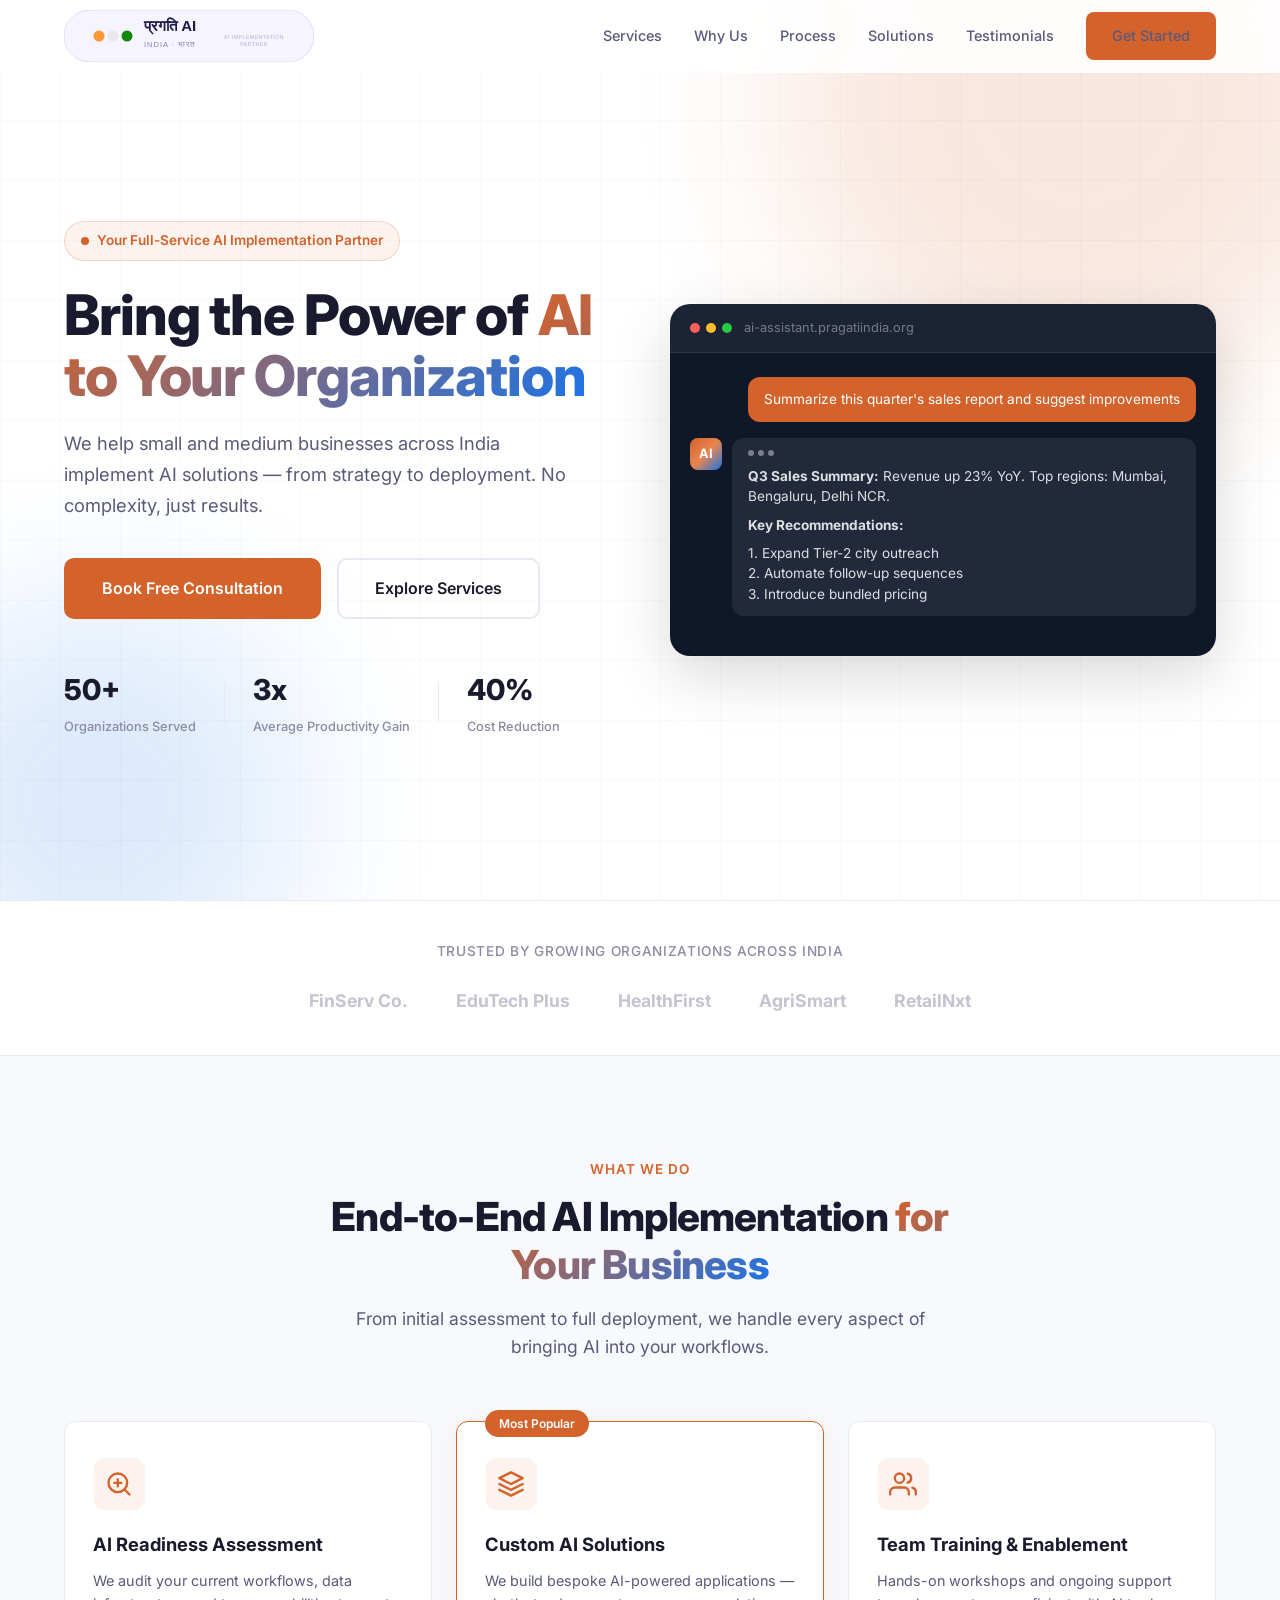
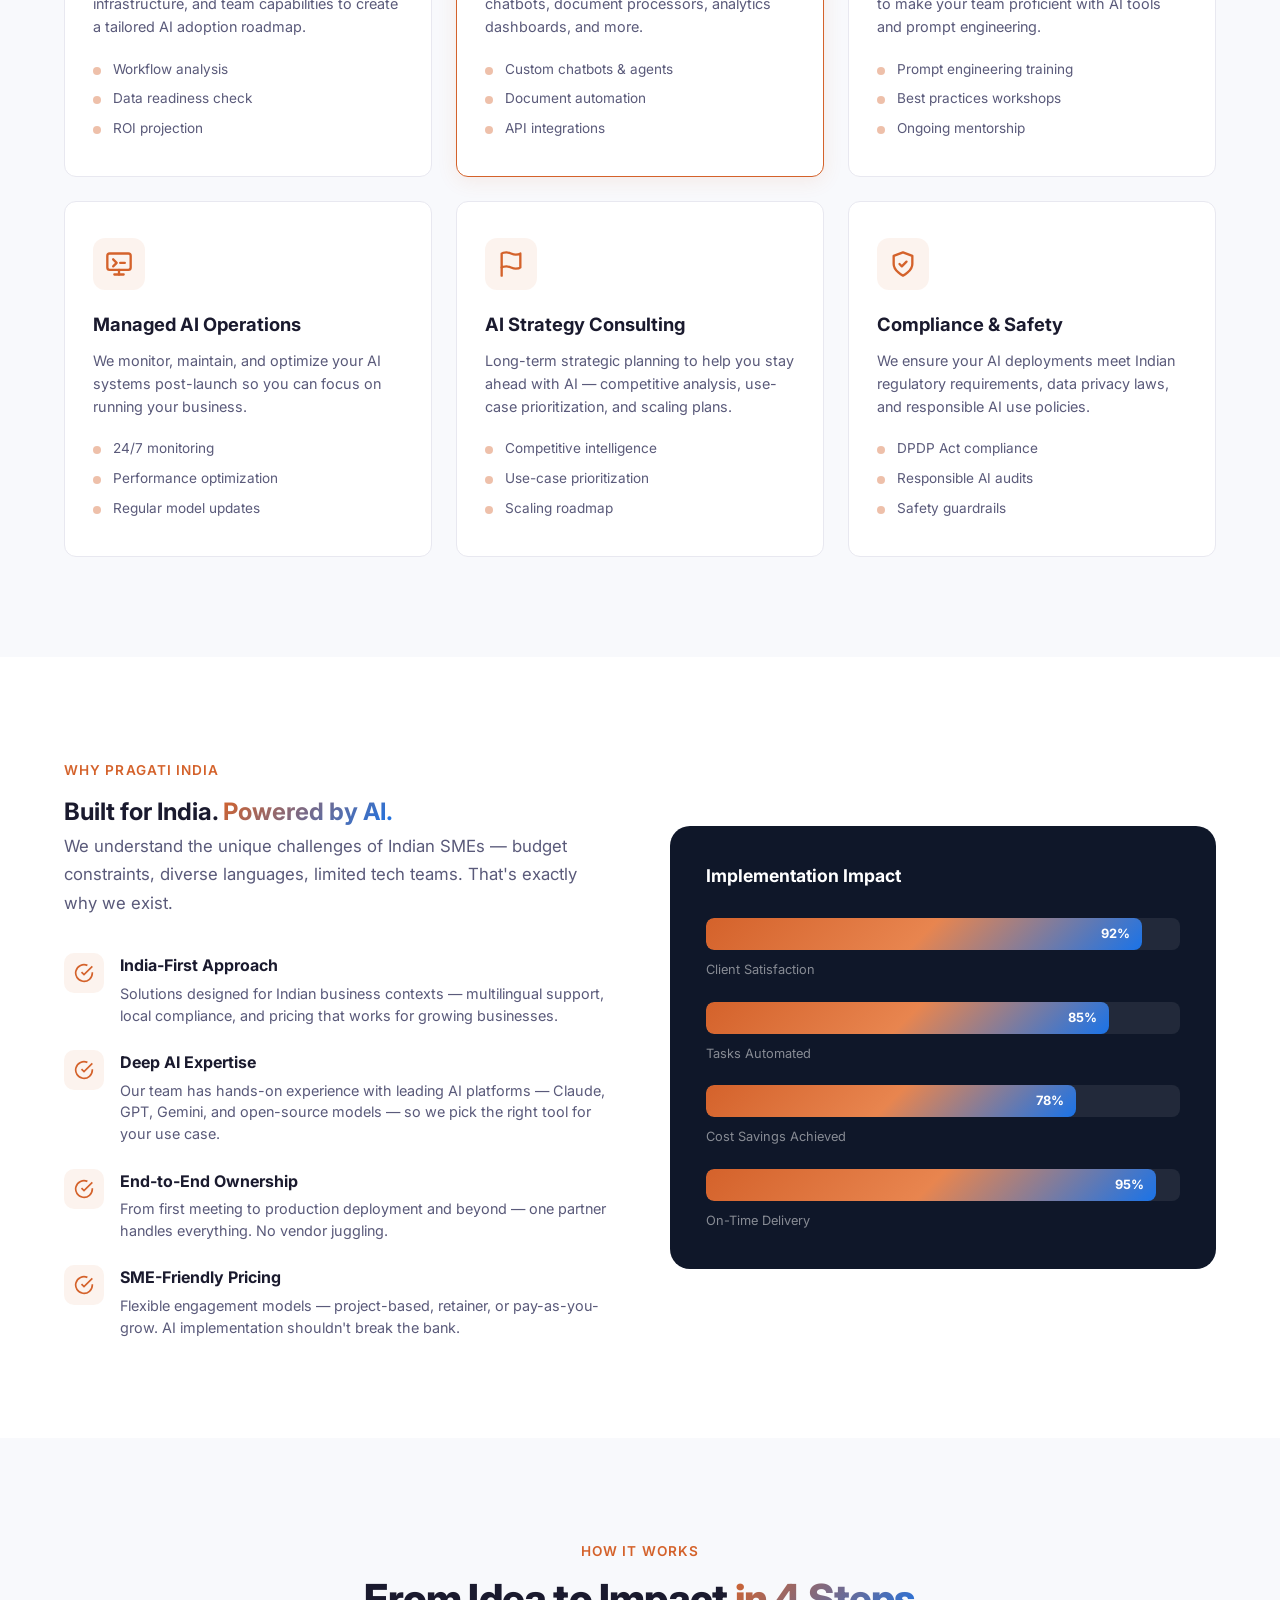
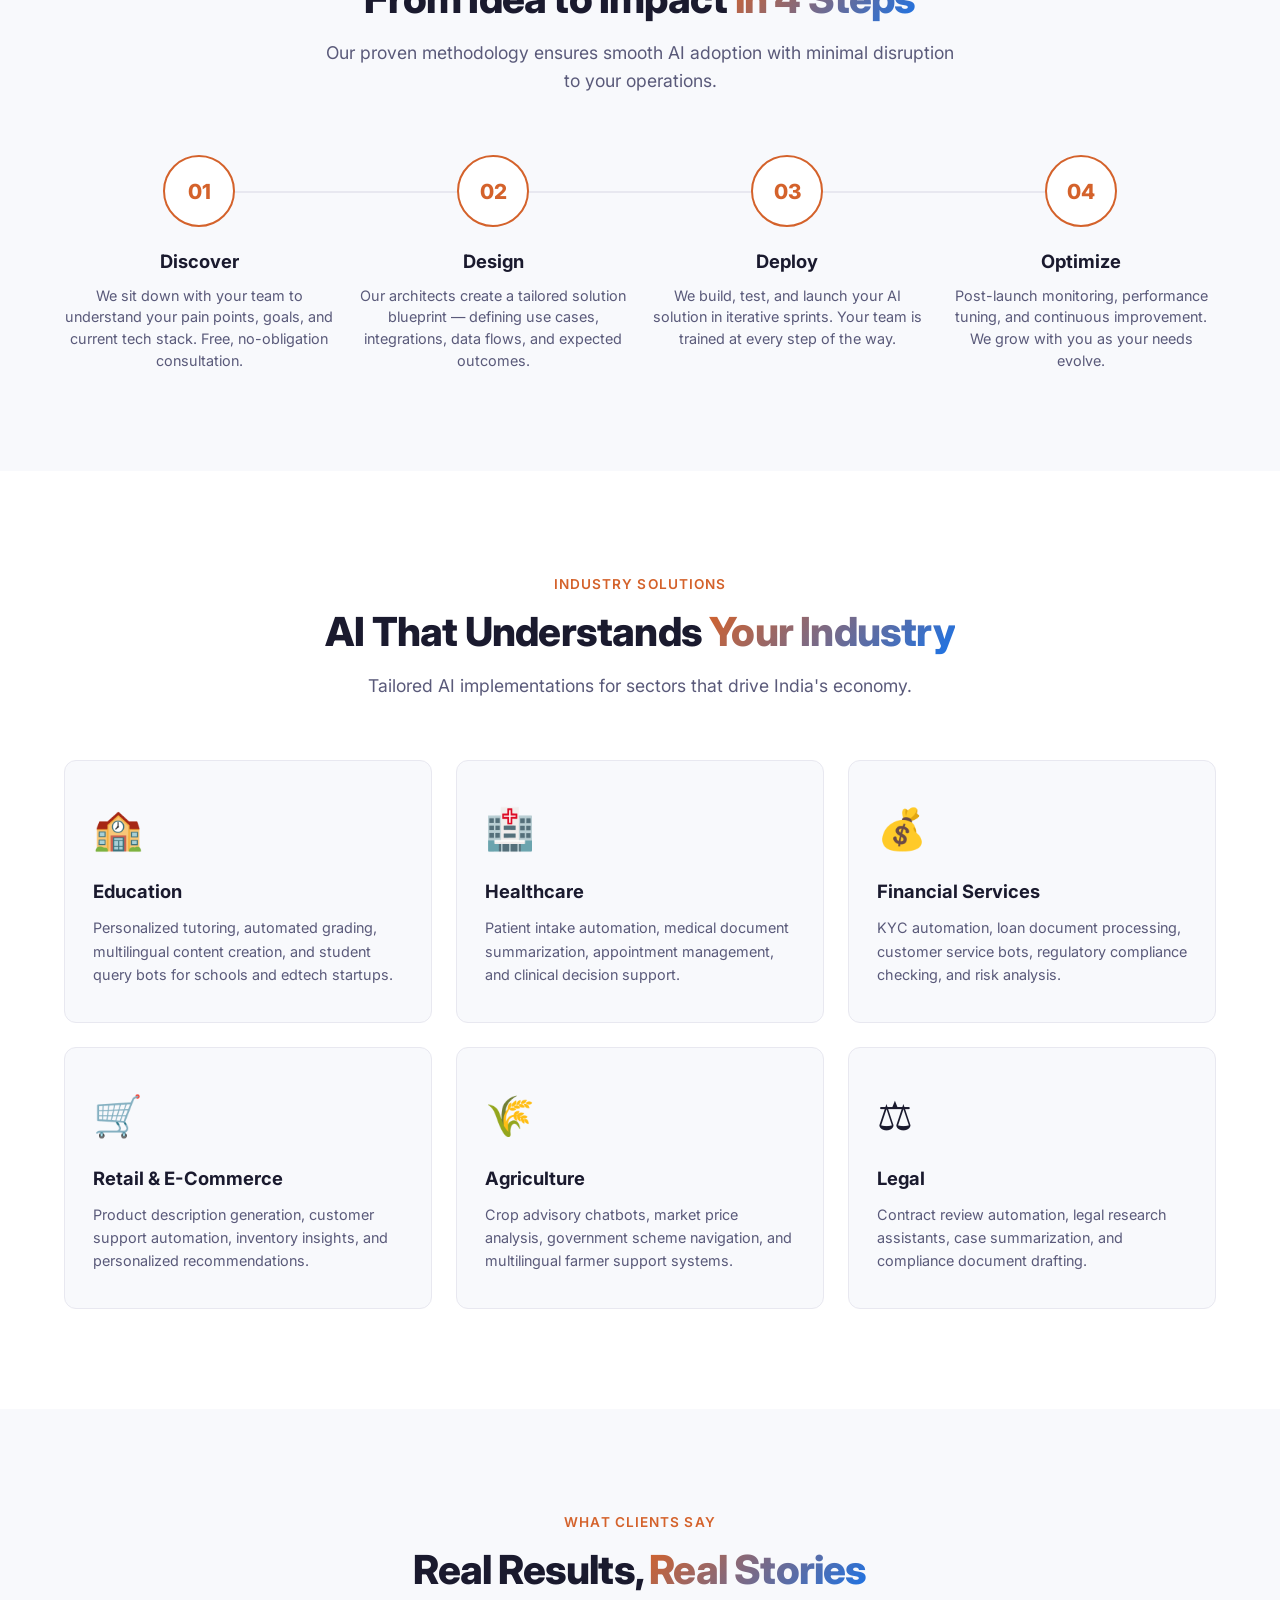
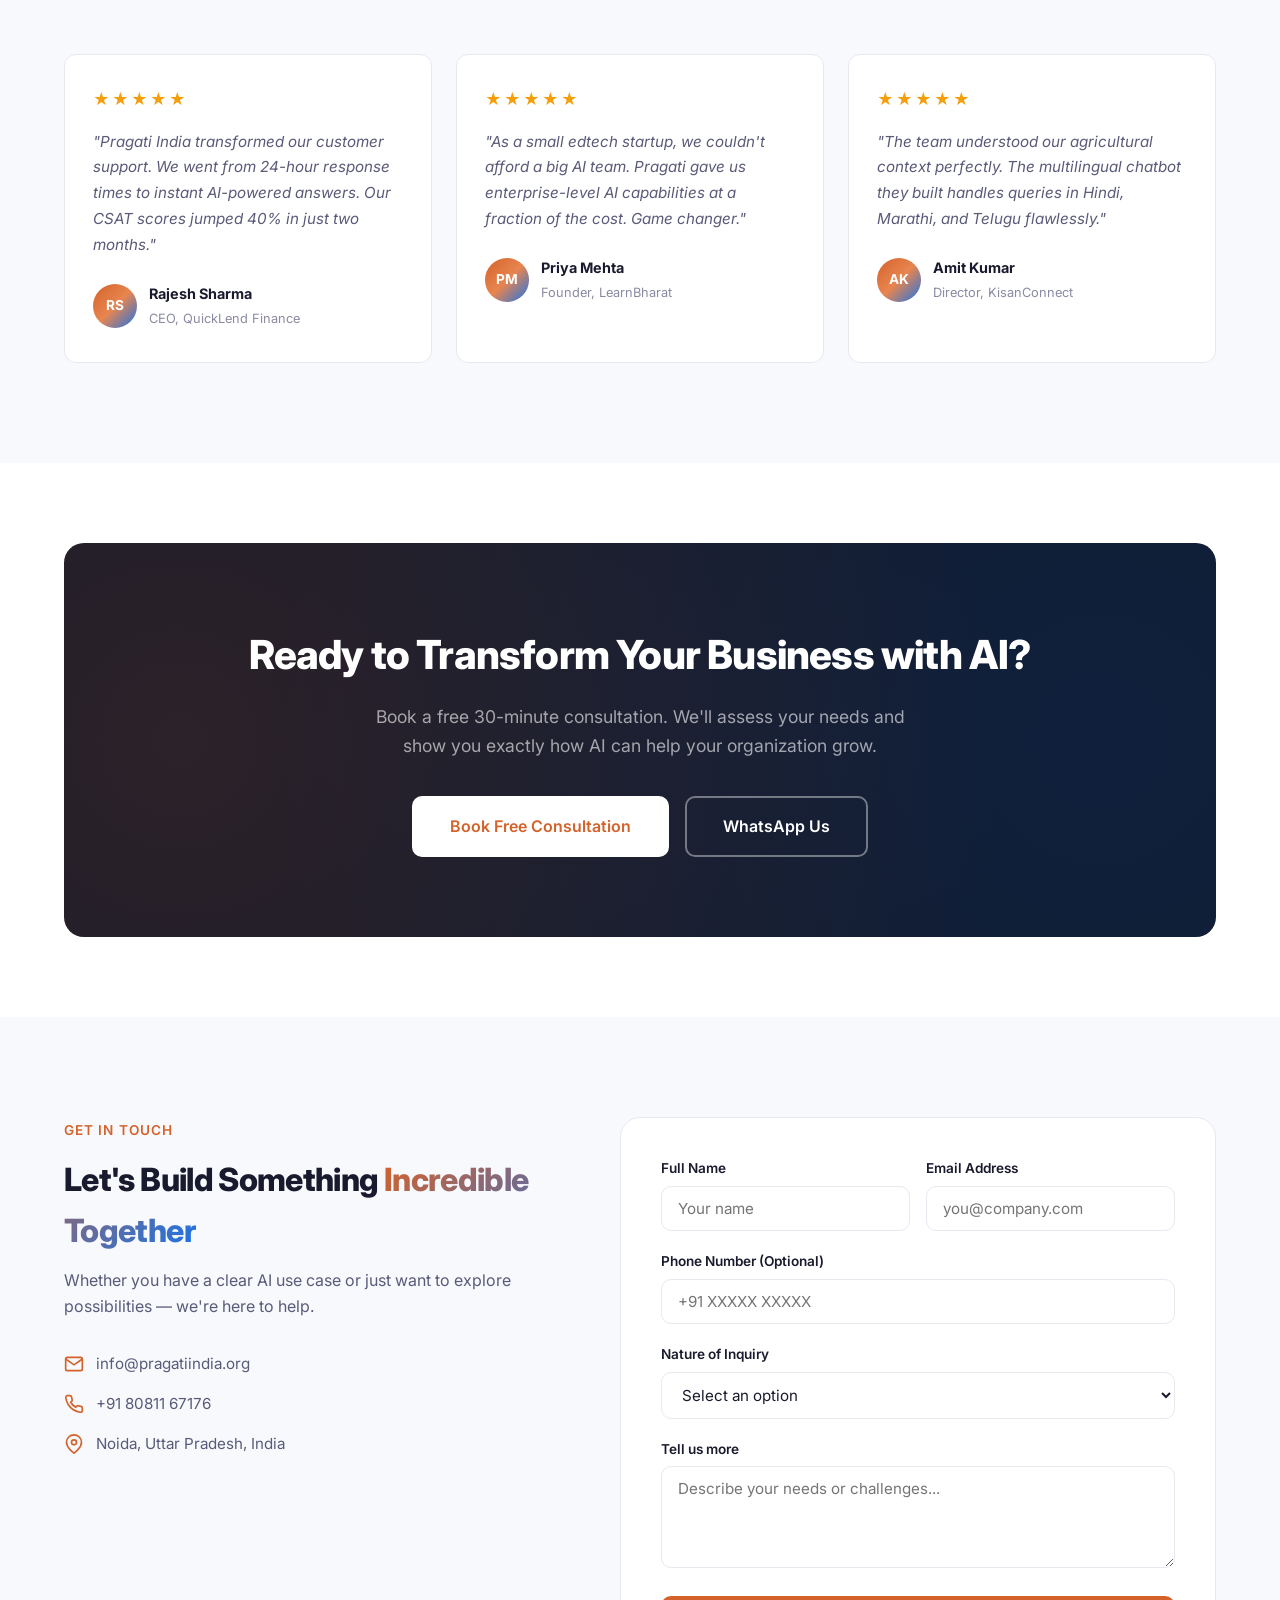
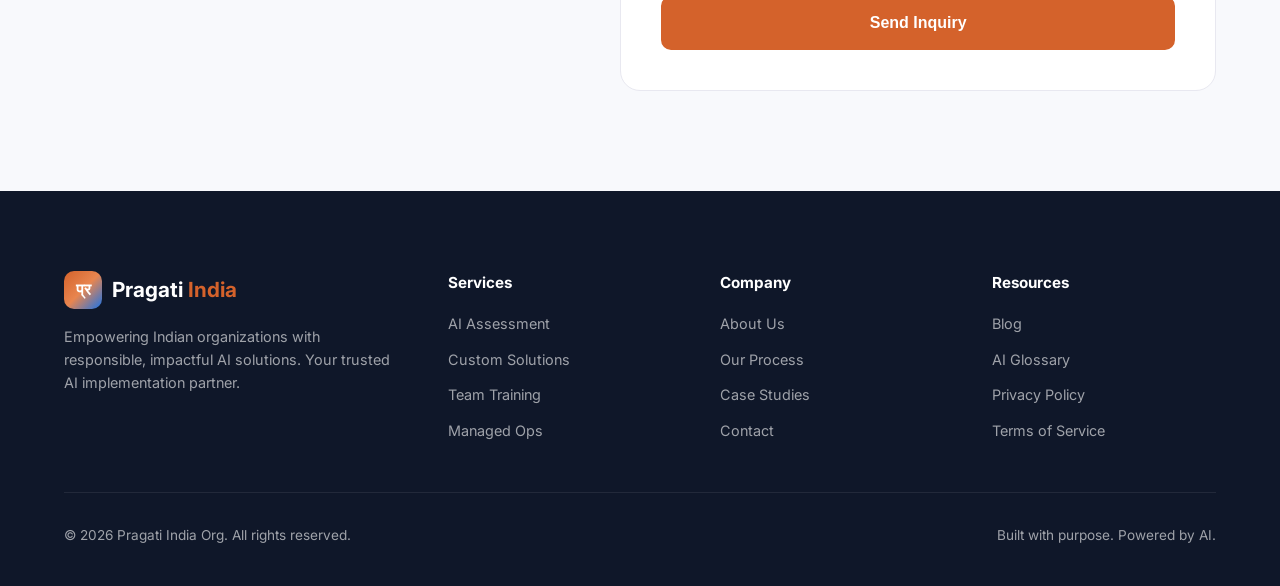
==== index.html @ e0ab42a8 "Initial website for Pragati India AI - full-service AI implementation partner" ====
<!DOCTYPE html>
<html lang="en">
<head>
    <meta charset="UTF-8">
    <meta name="viewport" content="width=device-width, initial-scale=1.0">
    <title>Pragati India | AI Implementation Partner for Growing Businesses</title>
    <meta name="description" content="Pragati India - Your full-service AI implementation partner. We help small and medium organizations across India harness the power of AI to transform their operations.">
    <link rel="preconnect" href="https://fonts.googleapis.com">
    <link rel="preconnect" href="https://fonts.gstatic.com" crossorigin>
    <link href="https://fonts.googleapis.com/css2?family=Inter:wght@300;400;500;600;700;800&display=swap" rel="stylesheet">
    <link rel="stylesheet" href="styles.css">
</head>
<body>

    <!-- Navigation -->
    <nav class="navbar" id="navbar">
        <div class="container nav-container">
            <a href="#" class="logo">
                <img src="logo.svg" alt="Pragati India AI" class="logo-img">
            </a>
            <button class="nav-toggle" id="navToggle" aria-label="Toggle navigation">
                <span></span><span></span><span></span>
            </button>
            <ul class="nav-links" id="navLinks">
                <li><a href="#services">Services</a></li>
                <li><a href="#why-us">Why Us</a></li>
                <li><a href="#process">Process</a></li>
                <li><a href="#solutions">Solutions</a></li>
                <li><a href="#testimonials">Testimonials</a></li>
                <li><a href="#contact" class="btn btn-nav">Get Started</a></li>
            </ul>
        </div>
    </nav>

    <!-- Hero Section -->
    <section class="hero">
        <div class="hero-bg-elements">
            <div class="hero-orb hero-orb-1"></div>
            <div class="hero-orb hero-orb-2"></div>
            <div class="hero-grid"></div>
        </div>
        <div class="container hero-container">
            <div class="hero-content">
                <div class="hero-badge">
                    <span class="badge-dot"></span>
                    Your Full-Service AI Implementation Partner
                </div>
                <h1>Bring the Power of <span class="gradient-text">AI to Your Organization</span></h1>
                <p class="hero-subtitle">We help small and medium businesses across India implement AI solutions — from strategy to deployment. No complexity, just results.</p>
                <div class="hero-cta">
                    <a href="#contact" class="btn btn-primary btn-lg">Book Free Consultation</a>
                    <a href="#services" class="btn btn-outline btn-lg">Explore Services</a>
                </div>
                <div class="hero-stats">
                    <div class="stat">
                        <span class="stat-number">50+</span>
                        <span class="stat-label">Organizations Served</span>
                    </div>
                    <div class="stat-divider"></div>
                    <div class="stat">
                        <span class="stat-number">3x</span>
                        <span class="stat-label">Average Productivity Gain</span>
                    </div>
                    <div class="stat-divider"></div>
                    <div class="stat">
                        <span class="stat-number">40%</span>
                        <span class="stat-label">Cost Reduction</span>
                    </div>
                </div>
            </div>
            <div class="hero-visual">
                <div class="hero-card">
                    <div class="card-header">
                        <div class="card-dots">
                            <span></span><span></span><span></span>
                        </div>
                        <span class="card-title">ai-assistant.pragatiindia.org</span>
                    </div>
                    <div class="card-body">
                        <div class="chat-msg chat-user">
                            <div class="chat-bubble">Summarize this quarter's sales report and suggest improvements</div>
                        </div>
                        <div class="chat-msg chat-ai">
                            <div class="chat-avatar">AI</div>
                            <div class="chat-bubble">
                                <div class="typing-indicator">
                                    <span></span><span></span><span></span>
                                </div>
                                <p><strong>Q3 Sales Summary:</strong> Revenue up 23% YoY. Top regions: Mumbai, Bengaluru, Delhi NCR.</p>
                                <p><strong>Key Recommendations:</strong></p>
                                <p>1. Expand Tier-2 city outreach<br>2. Automate follow-up sequences<br>3. Introduce bundled pricing</p>
                            </div>
                        </div>
                    </div>
                </div>
            </div>
        </div>
    </section>

    <!-- Trusted By -->
    <section class="trusted-by">
        <div class="container">
            <p class="trusted-label">Trusted by growing organizations across India</p>
            <div class="trusted-logos">
                <div class="logo-item">FinServ Co.</div>
                <div class="logo-item">EduTech Plus</div>
                <div class="logo-item">HealthFirst</div>
                <div class="logo-item">AgriSmart</div>
                <div class="logo-item">RetailNxt</div>
            </div>
        </div>
    </section>

    <!-- Services Section -->
    <section class="services" id="services">
        <div class="container">
            <div class="section-header">
                <span class="section-tag">What We Do</span>
                <h2>End-to-End AI Implementation <span class="gradient-text">for Your Business</span></h2>
                <p>From initial assessment to full deployment, we handle every aspect of bringing AI into your workflows.</p>
            </div>
            <div class="services-grid">
                <div class="service-card">
                    <div class="service-icon">
                        <svg width="28" height="28" viewBox="0 0 24 24" fill="none" stroke="currentColor" stroke-width="2" stroke-linecap="round" stroke-linejoin="round"><circle cx="11" cy="11" r="8"/><path d="m21 21-4.3-4.3"/><path d="M11 8v6"/><path d="M8 11h6"/></svg>
                    </div>
                    <h3>AI Readiness Assessment</h3>
                    <p>We audit your current workflows, data infrastructure, and team capabilities to create a tailored AI adoption roadmap.</p>
                    <ul class="service-features">
                        <li>Workflow analysis</li>
                        <li>Data readiness check</li>
                        <li>ROI projection</li>
                    </ul>
                </div>
                <div class="service-card featured">
                    <div class="service-badge">Most Popular</div>
                    <div class="service-icon">
                        <svg width="28" height="28" viewBox="0 0 24 24" fill="none" stroke="currentColor" stroke-width="2" stroke-linecap="round" stroke-linejoin="round"><path d="M12 2L2 7l10 5 10-5-10-5z"/><path d="M2 17l10 5 10-5"/><path d="M2 12l10 5 10-5"/></svg>
                    </div>
                    <h3>Custom AI Solutions</h3>
                    <p>We build bespoke AI-powered applications — chatbots, document processors, analytics dashboards, and more.</p>
                    <ul class="service-features">
                        <li>Custom chatbots & agents</li>
                        <li>Document automation</li>
                        <li>API integrations</li>
                    </ul>
                </div>
                <div class="service-card">
                    <div class="service-icon">
                        <svg width="28" height="28" viewBox="0 0 24 24" fill="none" stroke="currentColor" stroke-width="2" stroke-linecap="round" stroke-linejoin="round"><path d="M17 21v-2a4 4 0 0 0-4-4H5a4 4 0 0 0-4 4v2"/><circle cx="9" cy="7" r="4"/><path d="M23 21v-2a4 4 0 0 0-3-3.87"/><path d="M16 3.13a4 4 0 0 1 0 7.75"/></svg>
                    </div>
                    <h3>Team Training & Enablement</h3>
                    <p>Hands-on workshops and ongoing support to make your team proficient with AI tools and prompt engineering.</p>
                    <ul class="service-features">
                        <li>Prompt engineering training</li>
                        <li>Best practices workshops</li>
                        <li>Ongoing mentorship</li>
                    </ul>
                </div>
                <div class="service-card">
                    <div class="service-icon">
                        <svg width="28" height="28" viewBox="0 0 24 24" fill="none" stroke="currentColor" stroke-width="2" stroke-linecap="round" stroke-linejoin="round"><rect x="2" y="3" width="20" height="14" rx="2"/><path d="M8 21h8"/><path d="M12 17v4"/><path d="m7 8 3 3-3 3"/><path d="M13 11h4"/></svg>
                    </div>
                    <h3>Managed AI Operations</h3>
                    <p>We monitor, maintain, and optimize your AI systems post-launch so you can focus on running your business.</p>
                    <ul class="service-features">
                        <li>24/7 monitoring</li>
                        <li>Performance optimization</li>
                        <li>Regular model updates</li>
                    </ul>
                </div>
                <div class="service-card">
                    <div class="service-icon">
                        <svg width="28" height="28" viewBox="0 0 24 24" fill="none" stroke="currentColor" stroke-width="2" stroke-linecap="round" stroke-linejoin="round"><path d="M4 15s1-1 4-1 5 2 8 2 4-1 4-1V3s-1 1-4 1-5-2-8-2-4 1-4 1z"/><line x1="4" x2="4" y1="22" y2="15"/></svg>
                    </div>
                    <h3>AI Strategy Consulting</h3>
                    <p>Long-term strategic planning to help you stay ahead with AI — competitive analysis, use-case prioritization, and scaling plans.</p>
                    <ul class="service-features">
                        <li>Competitive intelligence</li>
                        <li>Use-case prioritization</li>
                        <li>Scaling roadmap</li>
                    </ul>
                </div>
                <div class="service-card">
                    <div class="service-icon">
                        <svg width="28" height="28" viewBox="0 0 24 24" fill="none" stroke="currentColor" stroke-width="2" stroke-linecap="round" stroke-linejoin="round"><path d="M12 22s8-4 8-10V5l-8-3-8 3v7c0 6 8 10 8 10z"/><path d="m9 12 2 2 4-4"/></svg>
                    </div>
                    <h3>Compliance & Safety</h3>
                    <p>We ensure your AI deployments meet Indian regulatory requirements, data privacy laws, and responsible AI use policies.</p>
                    <ul class="service-features">
                        <li>DPDP Act compliance</li>
                        <li>Responsible AI audits</li>
                        <li>Safety guardrails</li>
                    </ul>
                </div>
            </div>
        </div>
    </section>

    <!-- Why Us Section -->
    <section class="why-us" id="why-us">
        <div class="container">
            <div class="why-us-layout">
                <div class="why-us-content">
                    <span class="section-tag">Why Pragati India</span>
                    <h2>Built for India. <span class="gradient-text">Powered by AI.</span></h2>
                    <p class="why-us-desc">We understand the unique challenges of Indian SMEs — budget constraints, diverse languages, limited tech teams. That's exactly why we exist.</p>
                    <div class="why-us-features">
                        <div class="feature">
                            <div class="feature-icon">
                                <svg width="20" height="20" viewBox="0 0 24 24" fill="none" stroke="currentColor" stroke-width="2"><path d="M22 11.08V12a10 10 0 1 1-5.93-9.14"/><polyline points="22 4 12 14.01 9 11.01"/></svg>
                            </div>
                            <div>
                                <h4>India-First Approach</h4>
                                <p>Solutions designed for Indian business contexts — multilingual support, local compliance, and pricing that works for growing businesses.</p>
                            </div>
                        </div>
                        <div class="feature">
                            <div class="feature-icon">
                                <svg width="20" height="20" viewBox="0 0 24 24" fill="none" stroke="currentColor" stroke-width="2"><path d="M22 11.08V12a10 10 0 1 1-5.93-9.14"/><polyline points="22 4 12 14.01 9 11.01"/></svg>
                            </div>
                            <div>
                                <h4>Deep AI Expertise</h4>
                                <p>Our team has hands-on experience with leading AI platforms — Claude, GPT, Gemini, and open-source models — so we pick the right tool for your use case.</p>
                            </div>
                        </div>
                        <div class="feature">
                            <div class="feature-icon">
                                <svg width="20" height="20" viewBox="0 0 24 24" fill="none" stroke="currentColor" stroke-width="2"><path d="M22 11.08V12a10 10 0 1 1-5.93-9.14"/><polyline points="22 4 12 14.01 9 11.01"/></svg>
                            </div>
                            <div>
                                <h4>End-to-End Ownership</h4>
                                <p>From first meeting to production deployment and beyond — one partner handles everything. No vendor juggling.</p>
                            </div>
                        </div>
                        <div class="feature">
                            <div class="feature-icon">
                                <svg width="20" height="20" viewBox="0 0 24 24" fill="none" stroke="currentColor" stroke-width="2"><path d="M22 11.08V12a10 10 0 1 1-5.93-9.14"/><polyline points="22 4 12 14.01 9 11.01"/></svg>
                            </div>
                            <div>
                                <h4>SME-Friendly Pricing</h4>
                                <p>Flexible engagement models — project-based, retainer, or pay-as-you-grow. AI implementation shouldn't break the bank.</p>
                            </div>
                        </div>
                    </div>
                </div>
                <div class="why-us-visual">
                    <div class="metrics-card">
                        <h4>Implementation Impact</h4>
                        <div class="metric">
                            <div class="metric-bar">
                                <div class="metric-fill" style="--width: 92%">
                                    <span>92%</span>
                                </div>
                            </div>
                            <span class="metric-label">Client Satisfaction</span>
                        </div>
                        <div class="metric">
                            <div class="metric-bar">
                                <div class="metric-fill" style="--width: 85%">
                                    <span>85%</span>
                                </div>
                            </div>
                            <span class="metric-label">Tasks Automated</span>
                        </div>
                        <div class="metric">
                            <div class="metric-bar">
                                <div class="metric-fill" style="--width: 78%">
                                    <span>78%</span>
                                </div>
                            </div>
                            <span class="metric-label">Cost Savings Achieved</span>
                        </div>
                        <div class="metric">
                            <div class="metric-bar">
                                <div class="metric-fill" style="--width: 95%">
                                    <span>95%</span>
                                </div>
                            </div>
                            <span class="metric-label">On-Time Delivery</span>
                        </div>
                    </div>
                </div>
            </div>
        </div>
    </section>

    <!-- Process Section -->
    <section class="process" id="process">
        <div class="container">
            <div class="section-header">
                <span class="section-tag">How It Works</span>
                <h2>From Idea to Impact <span class="gradient-text">in 4 Steps</span></h2>
                <p>Our proven methodology ensures smooth AI adoption with minimal disruption to your operations.</p>
            </div>
            <div class="process-timeline">
                <div class="process-step">
                    <div class="step-number">01</div>
                    <div class="step-content">
                        <h3>Discover</h3>
                        <p>We sit down with your team to understand your pain points, goals, and current tech stack. Free, no-obligation consultation.</p>
                    </div>
                </div>
                <div class="process-step">
                    <div class="step-number">02</div>
                    <div class="step-content">
                        <h3>Design</h3>
                        <p>Our architects create a tailored solution blueprint — defining use cases, integrations, data flows, and expected outcomes.</p>
                    </div>
                </div>
                <div class="process-step">
                    <div class="step-number">03</div>
                    <div class="step-content">
                        <h3>Deploy</h3>
                        <p>We build, test, and launch your AI solution in iterative sprints. Your team is trained at every step of the way.</p>
                    </div>
                </div>
                <div class="process-step">
                    <div class="step-number">04</div>
                    <div class="step-content">
                        <h3>Optimize</h3>
                        <p>Post-launch monitoring, performance tuning, and continuous improvement. We grow with you as your needs evolve.</p>
                    </div>
                </div>
            </div>
        </div>
    </section>

    <!-- Industry Solutions -->
    <section class="solutions" id="solutions">
        <div class="container">
            <div class="section-header">
                <span class="section-tag">Industry Solutions</span>
                <h2>AI That Understands <span class="gradient-text">Your Industry</span></h2>
                <p>Tailored AI implementations for sectors that drive India's economy.</p>
            </div>
            <div class="solutions-grid">
                <div class="solution-card">
                    <div class="solution-icon">&#127979;</div>
                    <h3>Education</h3>
                    <p>Personalized tutoring, automated grading, multilingual content creation, and student query bots for schools and edtech startups.</p>
                </div>
                <div class="solution-card">
                    <div class="solution-icon">&#127973;</div>
                    <h3>Healthcare</h3>
                    <p>Patient intake automation, medical document summarization, appointment management, and clinical decision support.</p>
                </div>
                <div class="solution-card">
                    <div class="solution-icon">&#128176;</div>
                    <h3>Financial Services</h3>
                    <p>KYC automation, loan document processing, customer service bots, regulatory compliance checking, and risk analysis.</p>
                </div>
                <div class="solution-card">
                    <div class="solution-icon">&#128722;</div>
                    <h3>Retail & E-Commerce</h3>
                    <p>Product description generation, customer support automation, inventory insights, and personalized recommendations.</p>
                </div>
                <div class="solution-card">
                    <div class="solution-icon">&#127806;</div>
                    <h3>Agriculture</h3>
                    <p>Crop advisory chatbots, market price analysis, government scheme navigation, and multilingual farmer support systems.</p>
                </div>
                <div class="solution-card">
                    <div class="solution-icon">&#9878;</div>
                    <h3>Legal</h3>
                    <p>Contract review automation, legal research assistants, case summarization, and compliance document drafting.</p>
                </div>
            </div>
        </div>
    </section>

    <!-- Testimonials -->
    <section class="testimonials" id="testimonials">
        <div class="container">
            <div class="section-header">
                <span class="section-tag">What Clients Say</span>
                <h2>Real Results, <span class="gradient-text">Real Stories</span></h2>
            </div>
            <div class="testimonials-grid">
                <div class="testimonial-card">
                    <div class="testimonial-stars">&#9733;&#9733;&#9733;&#9733;&#9733;</div>
                    <p>"Pragati India transformed our customer support. We went from 24-hour response times to instant AI-powered answers. Our CSAT scores jumped 40% in just two months."</p>
                    <div class="testimonial-author">
                        <div class="author-avatar">RS</div>
                        <div>
                            <strong>Rajesh Sharma</strong>
                            <span>CEO, QuickLend Finance</span>
                        </div>
                    </div>
                </div>
                <div class="testimonial-card">
                    <div class="testimonial-stars">&#9733;&#9733;&#9733;&#9733;&#9733;</div>
                    <p>"As a small edtech startup, we couldn't afford a big AI team. Pragati gave us enterprise-level AI capabilities at a fraction of the cost. Game changer."</p>
                    <div class="testimonial-author">
                        <div class="author-avatar">PM</div>
                        <div>
                            <strong>Priya Mehta</strong>
                            <span>Founder, LearnBharat</span>
                        </div>
                    </div>
                </div>
                <div class="testimonial-card">
                    <div class="testimonial-stars">&#9733;&#9733;&#9733;&#9733;&#9733;</div>
                    <p>"The team understood our agricultural context perfectly. The multilingual chatbot they built handles queries in Hindi, Marathi, and Telugu flawlessly."</p>
                    <div class="testimonial-author">
                        <div class="author-avatar">AK</div>
                        <div>
                            <strong>Amit Kumar</strong>
                            <span>Director, KisanConnect</span>
                        </div>
                    </div>
                </div>
            </div>
        </div>
    </section>

    <!-- CTA Section -->
    <section class="cta-section">
        <div class="container">
            <div class="cta-card">
                <div class="cta-content">
                    <h2>Ready to Transform Your Business with AI?</h2>
                    <p>Book a free 30-minute consultation. We'll assess your needs and show you exactly how AI can help your organization grow.</p>
                    <div class="cta-buttons">
                        <a href="#contact" class="btn btn-white btn-lg">Book Free Consultation</a>
                        <a href="https://wa.me/918081167176" class="btn btn-outline-white btn-lg">WhatsApp Us</a>
                    </div>
                </div>
            </div>
        </div>
    </section>

    <!-- Contact Section -->
    <section class="contact" id="contact">
        <div class="container">
            <div class="contact-layout">
                <div class="contact-info">
                    <span class="section-tag">Get In Touch</span>
                    <h2>Let's Build Something <span class="gradient-text">Incredible Together</span></h2>
                    <p>Whether you have a clear AI use case or just want to explore possibilities — we're here to help.</p>
                    <div class="contact-details">
                        <div class="contact-item">
                            <svg width="20" height="20" viewBox="0 0 24 24" fill="none" stroke="currentColor" stroke-width="2"><path d="M4 4h16c1.1 0 2 .9 2 2v12c0 1.1-.9 2-2 2H4c-1.1 0-2-.9-2-2V6c0-1.1.9-2 2-2z"/><polyline points="22,6 12,13 2,6"/></svg>
                            <span>info@pragatiindia.org</span>
                        </div>
                        <div class="contact-item">
                            <svg width="20" height="20" viewBox="0 0 24 24" fill="none" stroke="currentColor" stroke-width="2"><path d="M22 16.92v3a2 2 0 0 1-2.18 2 19.79 19.79 0 0 1-8.63-3.07 19.5 19.5 0 0 1-6-6 19.79 19.79 0 0 1-3.07-8.67A2 2 0 0 1 4.11 2h3a2 2 0 0 1 2 1.72c.127.96.361 1.903.7 2.81a2 2 0 0 1-.45 2.11L8.09 9.91a16 16 0 0 0 6 6l1.27-1.27a2 2 0 0 1 2.11-.45c.907.339 1.85.573 2.81.7A2 2 0 0 1 22 16.92z"/></svg>
                            <span>+91 80811 67176</span>
                        </div>
                        <div class="contact-item">
                            <svg width="20" height="20" viewBox="0 0 24 24" fill="none" stroke="currentColor" stroke-width="2"><path d="M21 10c0 7-9 13-9 13s-9-6-9-13a9 9 0 0 1 18 0z"/><circle cx="12" cy="10" r="3"/></svg>
                            <span>Noida, Uttar Pradesh, India</span>
                        </div>
                    </div>
                </div>
                <div class="contact-form-wrapper">
                    <form class="contact-form" id="contactForm"
                          action="https://docs.google.com/forms/d/e/1FAIpQLSdSXP5DSY1KVegvllCSB-UftWasoEzz9Ri8pYEjqCG3Q47XGQ/formResponse"
                          method="POST" target="hidden_iframe">
                        <div class="form-row">
                            <div class="form-group">
                                <label for="name">Full Name</label>
                                <input type="text" id="name" name="entry.2020993141" placeholder="Your name" required>
                            </div>
                            <div class="form-group">
                                <label for="email">Email Address</label>
                                <input type="email" id="email" name="entry.1766187341" placeholder="you@company.com" required>
                            </div>
                        </div>
                        <div class="form-group">
                            <label for="phone">Phone Number (Optional)</label>
                            <input type="tel" id="phone" name="entry.1435237760" placeholder="+91 XXXXX XXXXX">
                        </div>
                        <div class="form-group">
                            <label for="inquiry">Nature of Inquiry</label>
                            <select id="inquiry" name="entry.366736841">
                                <option value="">Select an option</option>
                                <option value="AI Readiness Assessment">AI Readiness Assessment</option>
                                <option value="Custom AI Solution">Custom AI Solution</option>
                                <option value="Team Training & Workshops">Team Training & Workshops</option>
                                <option value="Managed AI Operations">Managed AI Operations</option>
                                <option value="AI Strategy Consulting">AI Strategy Consulting</option>
                                <option value="General Inquiry">General Inquiry</option>
                            </select>
                        </div>
                        <div class="form-group">
                            <label for="message">Tell us more</label>
                            <textarea id="message" name="entry.838248928" rows="4" placeholder="Describe your needs or challenges..."></textarea>
                        </div>
                        <button type="submit" class="btn btn-primary btn-lg btn-full">Send Inquiry</button>
                    </form>
                    <iframe name="hidden_iframe" id="hidden_iframe" style="display:none;"></iframe>
                </div>
            </div>
        </div>
    </section>

    <!-- Footer -->
    <footer class="footer">
        <div class="container">
            <div class="footer-grid">
                <div class="footer-brand">
                    <a href="#" class="logo">
                        <span class="logo-icon">प्र</span>
                        <span class="logo-text">Pragati<span class="logo-accent"> India</span></span>
                    </a>
                    <p>Empowering Indian organizations with responsible, impactful AI solutions. Your trusted AI implementation partner.</p>
                </div>
                <div class="footer-links">
                    <h4>Services</h4>
                    <ul>
                        <li><a href="#services">AI Assessment</a></li>
                        <li><a href="#services">Custom Solutions</a></li>
                        <li><a href="#services">Team Training</a></li>
                        <li><a href="#services">Managed Ops</a></li>
                    </ul>
                </div>
                <div class="footer-links">
                    <h4>Company</h4>
                    <ul>
                        <li><a href="#why-us">About Us</a></li>
                        <li><a href="#process">Our Process</a></li>
                        <li><a href="#testimonials">Case Studies</a></li>
                        <li><a href="#contact">Contact</a></li>
                    </ul>
                </div>
                <div class="footer-links">
                    <h4>Resources</h4>
                    <ul>
                        <li><a href="#">Blog</a></li>
                        <li><a href="#">AI Glossary</a></li>
                        <li><a href="#">Privacy Policy</a></li>
                        <li><a href="#">Terms of Service</a></li>
                    </ul>
                </div>
            </div>
            <div class="footer-bottom">
                <p>&copy; 2026 Pragati India Org. All rights reserved.</p>
                <p>Built with purpose. Powered by AI.</p>
            </div>
        </div>
    </footer>

    <script src="script.js"></script>
</body>
</html>
---- styles.css ----
/* ===== VARIABLES & RESET ===== */
:root {
    --primary: #D4622B;
    --primary-light: #E8854F;
    --primary-dark: #B54D1A;
    --accent: #1a73e8;
    --bg: #ffffff;
    --bg-alt: #f8f9fc;
    --bg-dark: #0f1729;
    --text: #1a1a2e;
    --text-secondary: #5a5a7a;
    --text-light: #8a8aa3;
    --border: #e8e8f0;
    --card-bg: #ffffff;
    --gradient: linear-gradient(135deg, #D4622B 0%, #E8854F 50%, #1a73e8 100%);
    --gradient-text: linear-gradient(135deg, #D4622B, #1a73e8);
    --shadow-sm: 0 1px 3px rgba(0,0,0,0.06);
    --shadow-md: 0 4px 20px rgba(0,0,0,0.08);
    --shadow-lg: 0 8px 40px rgba(0,0,0,0.12);
    --shadow-xl: 0 20px 60px rgba(0,0,0,0.15);
    --radius: 12px;
    --radius-lg: 20px;
    --transition: 0.3s cubic-bezier(0.4, 0, 0.2, 1);
}

*, *::before, *::after { margin: 0; padding: 0; box-sizing: border-box; }

html { scroll-behavior: smooth; scroll-padding-top: 80px; }

body {
    font-family: 'Inter', -apple-system, BlinkMacSystemFont, sans-serif;
    color: var(--text);
    background: var(--bg);
    line-height: 1.6;
    -webkit-font-smoothing: antialiased;
}

a { text-decoration: none; color: inherit; }
ul { list-style: none; }
img { max-width: 100%; display: block; }

.container {
    max-width: 1200px;
    margin: 0 auto;
    padding: 0 24px;
}

/* ===== GRADIENT TEXT ===== */
.gradient-text {
    background: var(--gradient-text);
    -webkit-background-clip: text;
    -webkit-text-fill-color: transparent;
    background-clip: text;
}

/* ===== BUTTONS ===== */
.btn {
    display: inline-flex;
    align-items: center;
    justify-content: center;
    padding: 12px 28px;
    border-radius: 10px;
    font-weight: 600;
    font-size: 0.95rem;
    border: 2px solid transparent;
    cursor: pointer;
    transition: var(--transition);
    gap: 8px;
    white-space: nowrap;
}

.btn-primary {
    background: var(--primary);
    color: #fff;
    border-color: var(--primary);
}
.btn-primary:hover {
    background: var(--primary-dark);
    border-color: var(--primary-dark);
    transform: translateY(-2px);
    box-shadow: 0 8px 25px rgba(212, 98, 43, 0.3);
}

.btn-outline {
    background: transparent;
    color: var(--text);
    border-color: var(--border);
}
.btn-outline:hover {
    border-color: var(--primary);
    color: var(--primary);
    transform: translateY(-2px);
}

.btn-white {
    background: #fff;
    color: var(--primary);
    border-color: #fff;
}
.btn-white:hover {
    background: #f0f0f0;
    transform: translateY(-2px);
    box-shadow: 0 8px 25px rgba(0,0,0,0.15);
}

.btn-outline-white {
    background: transparent;
    color: #fff;
    border-color: rgba(255,255,255,0.4);
}
.btn-outline-white:hover {
    border-color: #fff;
    background: rgba(255,255,255,0.1);
}

.btn-lg { padding: 16px 36px; font-size: 1rem; }
.btn-full { width: 100%; }

.btn-nav {
    background: var(--primary);
    color: #fff;
    padding: 10px 24px;
    border-radius: 8px;
}
.btn-nav:hover { background: var(--primary-dark); }

/* ===== NAVBAR ===== */
.navbar {
    position: fixed;
    top: 0;
    left: 0;
    right: 0;
    z-index: 1000;
    background: rgba(255, 255, 255, 0.9);
    backdrop-filter: blur(20px);
    border-bottom: 1px solid transparent;
    transition: var(--transition);
}

.navbar.scrolled {
    border-bottom-color: var(--border);
    box-shadow: var(--shadow-sm);
}

.nav-container {
    display: flex;
    align-items: center;
    justify-content: space-between;
    height: 72px;
}

.logo {
    display: flex;
    align-items: center;
    gap: 10px;
    font-size: 1.3rem;
    font-weight: 700;
}

.logo-icon {
    display: flex;
    align-items: center;
    justify-content: center;
    width: 38px;
    height: 38px;
    background: var(--gradient);
    color: #fff;
    border-radius: 10px;
    font-size: 1rem;
    font-weight: 800;
}

.logo-accent { color: var(--primary); }

.logo-img {
    height: 52px;
    width: auto;
}

.footer .logo-img {
    height: 48px;
}

.nav-links {
    display: flex;
    align-items: center;
    gap: 32px;
}

.nav-links a {
    font-size: 0.9rem;
    font-weight: 500;
    color: var(--text-secondary);
    transition: var(--transition);
}
.nav-links a:hover { color: var(--primary); }

.nav-toggle {
    display: none;
    flex-direction: column;
    gap: 5px;
    background: none;
    border: none;
    cursor: pointer;
    padding: 4px;
}
.nav-toggle span {
    width: 24px;
    height: 2px;
    background: var(--text);
    border-radius: 2px;
    transition: var(--transition);
}

/* ===== HERO ===== */
.hero {
    position: relative;
    padding: 140px 0 80px;
    overflow: hidden;
    min-height: 100vh;
    display: flex;
    align-items: center;
}

.hero-bg-elements {
    position: absolute;
    inset: 0;
    pointer-events: none;
    overflow: hidden;
}

.hero-orb {
    position: absolute;
    border-radius: 50%;
    filter: blur(80px);
    opacity: 0.15;
}
.hero-orb-1 {
    width: 600px;
    height: 600px;
    background: var(--primary);
    top: -200px;
    right: -100px;
}
.hero-orb-2 {
    width: 400px;
    height: 400px;
    background: var(--accent);
    bottom: -100px;
    left: -100px;
}

.hero-grid {
    position: absolute;
    inset: 0;
    background-image:
        linear-gradient(rgba(0,0,0,0.02) 1px, transparent 1px),
        linear-gradient(90deg, rgba(0,0,0,0.02) 1px, transparent 1px);
    background-size: 60px 60px;
}

.hero-container {
    display: grid;
    grid-template-columns: 1fr 1fr;
    gap: 60px;
    align-items: center;
    position: relative;
}

.hero-badge {
    display: inline-flex;
    align-items: center;
    gap: 8px;
    padding: 8px 16px;
    background: rgba(212, 98, 43, 0.08);
    border: 1px solid rgba(212, 98, 43, 0.2);
    border-radius: 100px;
    font-size: 0.85rem;
    font-weight: 600;
    color: var(--primary);
    margin-bottom: 24px;
}

.badge-dot {
    width: 8px;
    height: 8px;
    background: var(--primary);
    border-radius: 50%;
    animation: pulse 2s ease-in-out infinite;
}

@keyframes pulse {
    0%, 100% { opacity: 1; transform: scale(1); }
    50% { opacity: 0.5; transform: scale(1.2); }
}

.hero h1 {
    font-size: 3.5rem;
    font-weight: 800;
    line-height: 1.1;
    letter-spacing: -0.02em;
    margin-bottom: 20px;
}

.hero-subtitle {
    font-size: 1.15rem;
    color: var(--text-secondary);
    line-height: 1.7;
    margin-bottom: 36px;
    max-width: 520px;
}

.hero-cta {
    display: flex;
    gap: 16px;
    margin-bottom: 48px;
}

.hero-stats {
    display: flex;
    align-items: center;
    gap: 28px;
}

.stat-number {
    display: block;
    font-size: 1.8rem;
    font-weight: 800;
    color: var(--text);
}

.stat-label {
    font-size: 0.8rem;
    color: var(--text-light);
    font-weight: 500;
}

.stat-divider {
    width: 1px;
    height: 40px;
    background: var(--border);
}

/* Hero Card */
.hero-card {
    background: var(--bg-dark);
    border-radius: var(--radius-lg);
    overflow: hidden;
    box-shadow: var(--shadow-xl);
    animation: floatUp 1s ease-out;
}

@keyframes floatUp {
    from { opacity: 0; transform: translateY(30px); }
    to { opacity: 1; transform: translateY(0); }
}

.card-header {
    display: flex;
    align-items: center;
    gap: 12px;
    padding: 14px 20px;
    background: rgba(255,255,255,0.05);
    border-bottom: 1px solid rgba(255,255,255,0.08);
}

.card-dots {
    display: flex;
    gap: 6px;
}
.card-dots span {
    width: 10px;
    height: 10px;
    border-radius: 50%;
}
.card-dots span:nth-child(1) { background: #ff5f57; }
.card-dots span:nth-child(2) { background: #ffbd2e; }
.card-dots span:nth-child(3) { background: #28ca41; }

.card-title {
    font-size: 0.8rem;
    color: rgba(255,255,255,0.4);
}

.card-body { padding: 24px 20px; }

.chat-msg { margin-bottom: 16px; }
.chat-msg.chat-user { text-align: right; }
.chat-msg.chat-ai {
    display: flex;
    gap: 10px;
}

.chat-avatar {
    flex-shrink: 0;
    width: 32px;
    height: 32px;
    background: var(--gradient);
    color: #fff;
    border-radius: 8px;
    display: flex;
    align-items: center;
    justify-content: center;
    font-size: 0.8rem;
    font-weight: 700;
}

.chat-bubble {
    display: inline-block;
    padding: 12px 16px;
    border-radius: 12px;
    font-size: 0.85rem;
    line-height: 1.5;
    text-align: left;
}

.chat-user .chat-bubble {
    background: var(--primary);
    color: #fff;
}

.chat-ai .chat-bubble {
    background: rgba(255,255,255,0.08);
    color: rgba(255,255,255,0.85);
}

.chat-ai .chat-bubble p { margin-bottom: 8px; }
.chat-ai .chat-bubble p:last-child { margin-bottom: 0; }

.typing-indicator {
    display: flex;
    gap: 4px;
    margin-bottom: 10px;
}
.typing-indicator span {
    width: 6px;
    height: 6px;
    background: rgba(255,255,255,0.4);
    border-radius: 50%;
    animation: typing 1.4s ease-in-out infinite;
}
.typing-indicator span:nth-child(2) { animation-delay: 0.2s; }
.typing-indicator span:nth-child(3) { animation-delay: 0.4s; }

@keyframes typing {
    0%, 60%, 100% { opacity: 0.3; transform: translateY(0); }
    30% { opacity: 1; transform: translateY(-4px); }
}

/* ===== TRUSTED BY ===== */
.trusted-by {
    padding: 40px 0;
    border-top: 1px solid var(--border);
    border-bottom: 1px solid var(--border);
}

.trusted-label {
    text-align: center;
    font-size: 0.85rem;
    color: var(--text-light);
    font-weight: 500;
    margin-bottom: 24px;
    text-transform: uppercase;
    letter-spacing: 0.05em;
}

.trusted-logos {
    display: flex;
    justify-content: center;
    align-items: center;
    gap: 48px;
    flex-wrap: wrap;
}

.logo-item {
    font-size: 1.1rem;
    font-weight: 700;
    color: var(--text-light);
    opacity: 0.5;
    transition: var(--transition);
}
.logo-item:hover { opacity: 0.8; }

/* ===== SECTIONS COMMON ===== */
.section-header {
    text-align: center;
    max-width: 640px;
    margin: 0 auto 60px;
}

.section-tag {
    display: inline-block;
    font-size: 0.85rem;
    font-weight: 600;
    color: var(--primary);
    text-transform: uppercase;
    letter-spacing: 0.08em;
    margin-bottom: 12px;
}

.section-header h2 {
    font-size: 2.5rem;
    font-weight: 800;
    letter-spacing: -0.02em;
    margin-bottom: 16px;
    line-height: 1.2;
}

.section-header p {
    color: var(--text-secondary);
    font-size: 1.1rem;
    line-height: 1.6;
}

/* ===== SERVICES ===== */
.services {
    padding: 100px 0;
    background: var(--bg-alt);
}

.services-grid {
    display: grid;
    grid-template-columns: repeat(3, 1fr);
    gap: 24px;
}

.service-card {
    position: relative;
    background: var(--card-bg);
    border: 1px solid var(--border);
    border-radius: var(--radius);
    padding: 36px 28px;
    transition: var(--transition);
}

.service-card:hover {
    transform: translateY(-4px);
    box-shadow: var(--shadow-lg);
    border-color: transparent;
}

.service-card.featured {
    border-color: var(--primary);
    box-shadow: 0 4px 20px rgba(212, 98, 43, 0.1);
}

.service-badge {
    position: absolute;
    top: -12px;
    left: 28px;
    background: var(--primary);
    color: #fff;
    font-size: 0.75rem;
    font-weight: 600;
    padding: 4px 14px;
    border-radius: 100px;
}

.service-icon {
    width: 52px;
    height: 52px;
    display: flex;
    align-items: center;
    justify-content: center;
    background: rgba(212, 98, 43, 0.08);
    color: var(--primary);
    border-radius: 12px;
    margin-bottom: 20px;
}

.service-card h3 {
    font-size: 1.15rem;
    font-weight: 700;
    margin-bottom: 10px;
}

.service-card > p {
    color: var(--text-secondary);
    font-size: 0.9rem;
    line-height: 1.6;
    margin-bottom: 20px;
}

.service-features {
    display: flex;
    flex-direction: column;
    gap: 8px;
}

.service-features li {
    font-size: 0.85rem;
    color: var(--text-secondary);
    padding-left: 20px;
    position: relative;
}

.service-features li::before {
    content: '';
    position: absolute;
    left: 0;
    top: 8px;
    width: 8px;
    height: 8px;
    background: var(--primary);
    border-radius: 50%;
    opacity: 0.4;
}

/* ===== WHY US ===== */
.why-us {
    padding: 100px 0;
}

.why-us-layout {
    display: grid;
    grid-template-columns: 1fr 1fr;
    gap: 60px;
    align-items: center;
}

.why-us-desc {
    color: var(--text-secondary);
    font-size: 1.05rem;
    line-height: 1.7;
    margin-bottom: 36px;
}

.why-us-features {
    display: flex;
    flex-direction: column;
    gap: 24px;
}

.feature {
    display: flex;
    gap: 16px;
}

.feature-icon {
    flex-shrink: 0;
    width: 40px;
    height: 40px;
    display: flex;
    align-items: center;
    justify-content: center;
    background: rgba(212, 98, 43, 0.08);
    color: var(--primary);
    border-radius: 10px;
}

.feature h4 {
    font-size: 1rem;
    font-weight: 700;
    margin-bottom: 4px;
}

.feature p {
    font-size: 0.9rem;
    color: var(--text-secondary);
    line-height: 1.5;
}

/* Metrics Card */
.metrics-card {
    background: var(--bg-dark);
    border-radius: var(--radius-lg);
    padding: 36px;
    color: #fff;
}

.metrics-card h4 {
    font-size: 1.1rem;
    font-weight: 700;
    margin-bottom: 28px;
}

.metric {
    margin-bottom: 20px;
}
.metric:last-child { margin-bottom: 0; }

.metric-bar {
    height: 32px;
    background: rgba(255,255,255,0.08);
    border-radius: 8px;
    overflow: hidden;
    margin-bottom: 6px;
}

.metric-fill {
    height: 100%;
    width: var(--width);
    background: var(--gradient);
    border-radius: 8px;
    display: flex;
    align-items: center;
    justify-content: flex-end;
    padding-right: 12px;
    font-size: 0.8rem;
    font-weight: 700;
    animation: fillBar 1.5s ease-out forwards;
    transform-origin: left;
}

@keyframes fillBar {
    from { transform: scaleX(0); }
    to { transform: scaleX(1); }
}

.metric-label {
    font-size: 0.8rem;
    color: rgba(255,255,255,0.5);
}

/* ===== PROCESS ===== */
.process {
    padding: 100px 0;
    background: var(--bg-alt);
}

.process-timeline {
    display: grid;
    grid-template-columns: repeat(4, 1fr);
    gap: 24px;
    position: relative;
}

.process-timeline::before {
    content: '';
    position: absolute;
    top: 36px;
    left: 10%;
    right: 10%;
    height: 2px;
    background: var(--border);
}

.process-step {
    text-align: center;
    position: relative;
}

.step-number {
    display: inline-flex;
    align-items: center;
    justify-content: center;
    width: 72px;
    height: 72px;
    background: var(--card-bg);
    border: 2px solid var(--primary);
    border-radius: 50%;
    font-size: 1.3rem;
    font-weight: 800;
    color: var(--primary);
    margin-bottom: 20px;
    position: relative;
    z-index: 1;
}

.step-content h3 {
    font-size: 1.15rem;
    font-weight: 700;
    margin-bottom: 8px;
}

.step-content p {
    font-size: 0.9rem;
    color: var(--text-secondary);
    line-height: 1.5;
}

/* ===== SOLUTIONS ===== */
.solutions {
    padding: 100px 0;
}

.solutions-grid {
    display: grid;
    grid-template-columns: repeat(3, 1fr);
    gap: 24px;
}

.solution-card {
    background: var(--bg-alt);
    border: 1px solid var(--border);
    border-radius: var(--radius);
    padding: 36px 28px;
    transition: var(--transition);
}

.solution-card:hover {
    transform: translateY(-4px);
    box-shadow: var(--shadow-lg);
    border-color: transparent;
    background: var(--card-bg);
}

.solution-icon {
    font-size: 2.5rem;
    margin-bottom: 16px;
}

.solution-card h3 {
    font-size: 1.15rem;
    font-weight: 700;
    margin-bottom: 10px;
}

.solution-card p {
    font-size: 0.9rem;
    color: var(--text-secondary);
    line-height: 1.6;
}

/* ===== TESTIMONIALS ===== */
.testimonials {
    padding: 100px 0;
    background: var(--bg-alt);
}

.testimonials-grid {
    display: grid;
    grid-template-columns: repeat(3, 1fr);
    gap: 24px;
}

.testimonial-card {
    background: var(--card-bg);
    border: 1px solid var(--border);
    border-radius: var(--radius);
    padding: 32px 28px;
    transition: var(--transition);
}

.testimonial-card:hover {
    box-shadow: var(--shadow-md);
}

.testimonial-stars {
    color: #f59e0b;
    font-size: 1rem;
    margin-bottom: 16px;
    letter-spacing: 2px;
}

.testimonial-card > p {
    font-size: 0.95rem;
    color: var(--text-secondary);
    line-height: 1.7;
    margin-bottom: 24px;
    font-style: italic;
}

.testimonial-author {
    display: flex;
    align-items: center;
    gap: 12px;
}

.author-avatar {
    width: 44px;
    height: 44px;
    background: var(--gradient);
    color: #fff;
    border-radius: 50%;
    display: flex;
    align-items: center;
    justify-content: center;
    font-weight: 700;
    font-size: 0.85rem;
}

.testimonial-author strong {
    display: block;
    font-size: 0.9rem;
}

.testimonial-author span {
    font-size: 0.8rem;
    color: var(--text-light);
}

/* ===== CTA SECTION ===== */
.cta-section {
    padding: 80px 0;
}

.cta-card {
    background: var(--bg-dark);
    border-radius: var(--radius-lg);
    padding: 80px 60px;
    text-align: center;
    position: relative;
    overflow: hidden;
}

.cta-card::before {
    content: '';
    position: absolute;
    top: -50%;
    left: -50%;
    width: 200%;
    height: 200%;
    background: radial-gradient(circle at 30% 50%, rgba(212, 98, 43, 0.15) 0%, transparent 50%),
                radial-gradient(circle at 70% 50%, rgba(26, 115, 232, 0.1) 0%, transparent 50%);
    pointer-events: none;
}

.cta-content {
    position: relative;
}

.cta-content h2 {
    font-size: 2.5rem;
    font-weight: 800;
    color: #fff;
    margin-bottom: 16px;
    letter-spacing: -0.02em;
}

.cta-content p {
    color: rgba(255,255,255,0.6);
    font-size: 1.1rem;
    max-width: 560px;
    margin: 0 auto 36px;
    line-height: 1.6;
}

.cta-buttons {
    display: flex;
    gap: 16px;
    justify-content: center;
}

/* ===== CONTACT ===== */
.contact {
    padding: 100px 0;
    background: var(--bg-alt);
}

.contact-layout {
    display: grid;
    grid-template-columns: 1fr 1.2fr;
    gap: 60px;
    align-items: start;
}

.contact-info h2 {
    font-size: 2rem;
    font-weight: 800;
    margin-bottom: 12px;
    letter-spacing: -0.02em;
}

.contact-info > p {
    color: var(--text-secondary);
    font-size: 1rem;
    margin-bottom: 32px;
    line-height: 1.6;
}

.contact-details {
    display: flex;
    flex-direction: column;
    gap: 16px;
}

.contact-item {
    display: flex;
    align-items: center;
    gap: 12px;
    color: var(--text-secondary);
    font-size: 0.95rem;
}

.contact-item svg { color: var(--primary); flex-shrink: 0; }

/* Contact Form */
.contact-form-wrapper {
    background: var(--card-bg);
    border: 1px solid var(--border);
    border-radius: var(--radius-lg);
    padding: 40px;
}

.form-row {
    display: grid;
    grid-template-columns: 1fr 1fr;
    gap: 16px;
}

.form-group {
    margin-bottom: 20px;
}

.form-group label {
    display: block;
    font-size: 0.85rem;
    font-weight: 600;
    margin-bottom: 6px;
    color: var(--text);
}

.form-group input,
.form-group select,
.form-group textarea {
    width: 100%;
    padding: 12px 16px;
    border: 1px solid var(--border);
    border-radius: 10px;
    font-size: 0.95rem;
    font-family: inherit;
    color: var(--text);
    background: var(--bg);
    transition: var(--transition);
    outline: none;
}

.form-group input:focus,
.form-group select:focus,
.form-group textarea:focus {
    border-color: var(--primary);
    box-shadow: 0 0 0 3px rgba(212, 98, 43, 0.1);
}

.form-group textarea { resize: vertical; }

/* ===== FOOTER ===== */
.footer {
    background: var(--bg-dark);
    color: rgba(255,255,255,0.6);
    padding: 80px 0 40px;
}

.footer-grid {
    display: grid;
    grid-template-columns: 1.5fr 1fr 1fr 1fr;
    gap: 48px;
    padding-bottom: 48px;
    border-bottom: 1px solid rgba(255,255,255,0.08);
}

.footer-brand p {
    margin-top: 16px;
    font-size: 0.9rem;
    line-height: 1.6;
}

.footer-brand .logo { margin-bottom: 4px; }
.footer-brand .logo-text { color: #fff; }

.footer-links h4 {
    color: #fff;
    font-size: 0.95rem;
    font-weight: 700;
    margin-bottom: 16px;
}

.footer-links ul {
    display: flex;
    flex-direction: column;
    gap: 10px;
}

.footer-links a {
    font-size: 0.9rem;
    transition: var(--transition);
}
.footer-links a:hover { color: var(--primary-light); }

.footer-bottom {
    display: flex;
    justify-content: space-between;
    align-items: center;
    padding-top: 32px;
    font-size: 0.85rem;
}

/* ===== RESPONSIVE ===== */
@media (max-width: 1024px) {
    .hero-container {
        grid-template-columns: 1fr;
        text-align: center;
    }
    .hero h1 { font-size: 2.8rem; }
    .hero-subtitle { margin: 0 auto 36px; }
    .hero-cta { justify-content: center; }
    .hero-stats { justify-content: center; }
    .hero-visual { display: none; }
    .services-grid { grid-template-columns: repeat(2, 1fr); }
    .why-us-layout { grid-template-columns: 1fr; }
    .process-timeline { grid-template-columns: repeat(2, 1fr); }
    .process-timeline::before { display: none; }
    .solutions-grid { grid-template-columns: repeat(2, 1fr); }
    .testimonials-grid { grid-template-columns: repeat(2, 1fr); }
    .contact-layout { grid-template-columns: 1fr; }
    .footer-grid { grid-template-columns: repeat(2, 1fr); }
}

@media (max-width: 768px) {
    .nav-toggle { display: flex; }
    .nav-links {
        display: none;
        position: absolute;
        top: 72px;
        left: 0;
        right: 0;
        background: #fff;
        flex-direction: column;
        padding: 24px;
        gap: 16px;
        border-bottom: 1px solid var(--border);
        box-shadow: var(--shadow-md);
    }
    .nav-links.active { display: flex; }
    .hero { padding: 120px 0 60px; min-height: auto; }
    .hero h1 { font-size: 2.2rem; }
    .hero-stats { flex-direction: column; gap: 16px; }
    .stat-divider { width: 40px; height: 1px; }
    .section-header h2 { font-size: 2rem; }
    .services-grid { grid-template-columns: 1fr; }
    .solutions-grid { grid-template-columns: 1fr; }
    .testimonials-grid { grid-template-columns: 1fr; }
    .process-timeline { grid-template-columns: 1fr; }
    .cta-card { padding: 48px 28px; }
    .cta-content h2 { font-size: 1.8rem; }
    .cta-buttons { flex-direction: column; align-items: center; }
    .form-row { grid-template-columns: 1fr; }
    .footer-grid { grid-template-columns: 1fr; gap: 32px; }
    .footer-bottom { flex-direction: column; gap: 8px; text-align: center; }
}
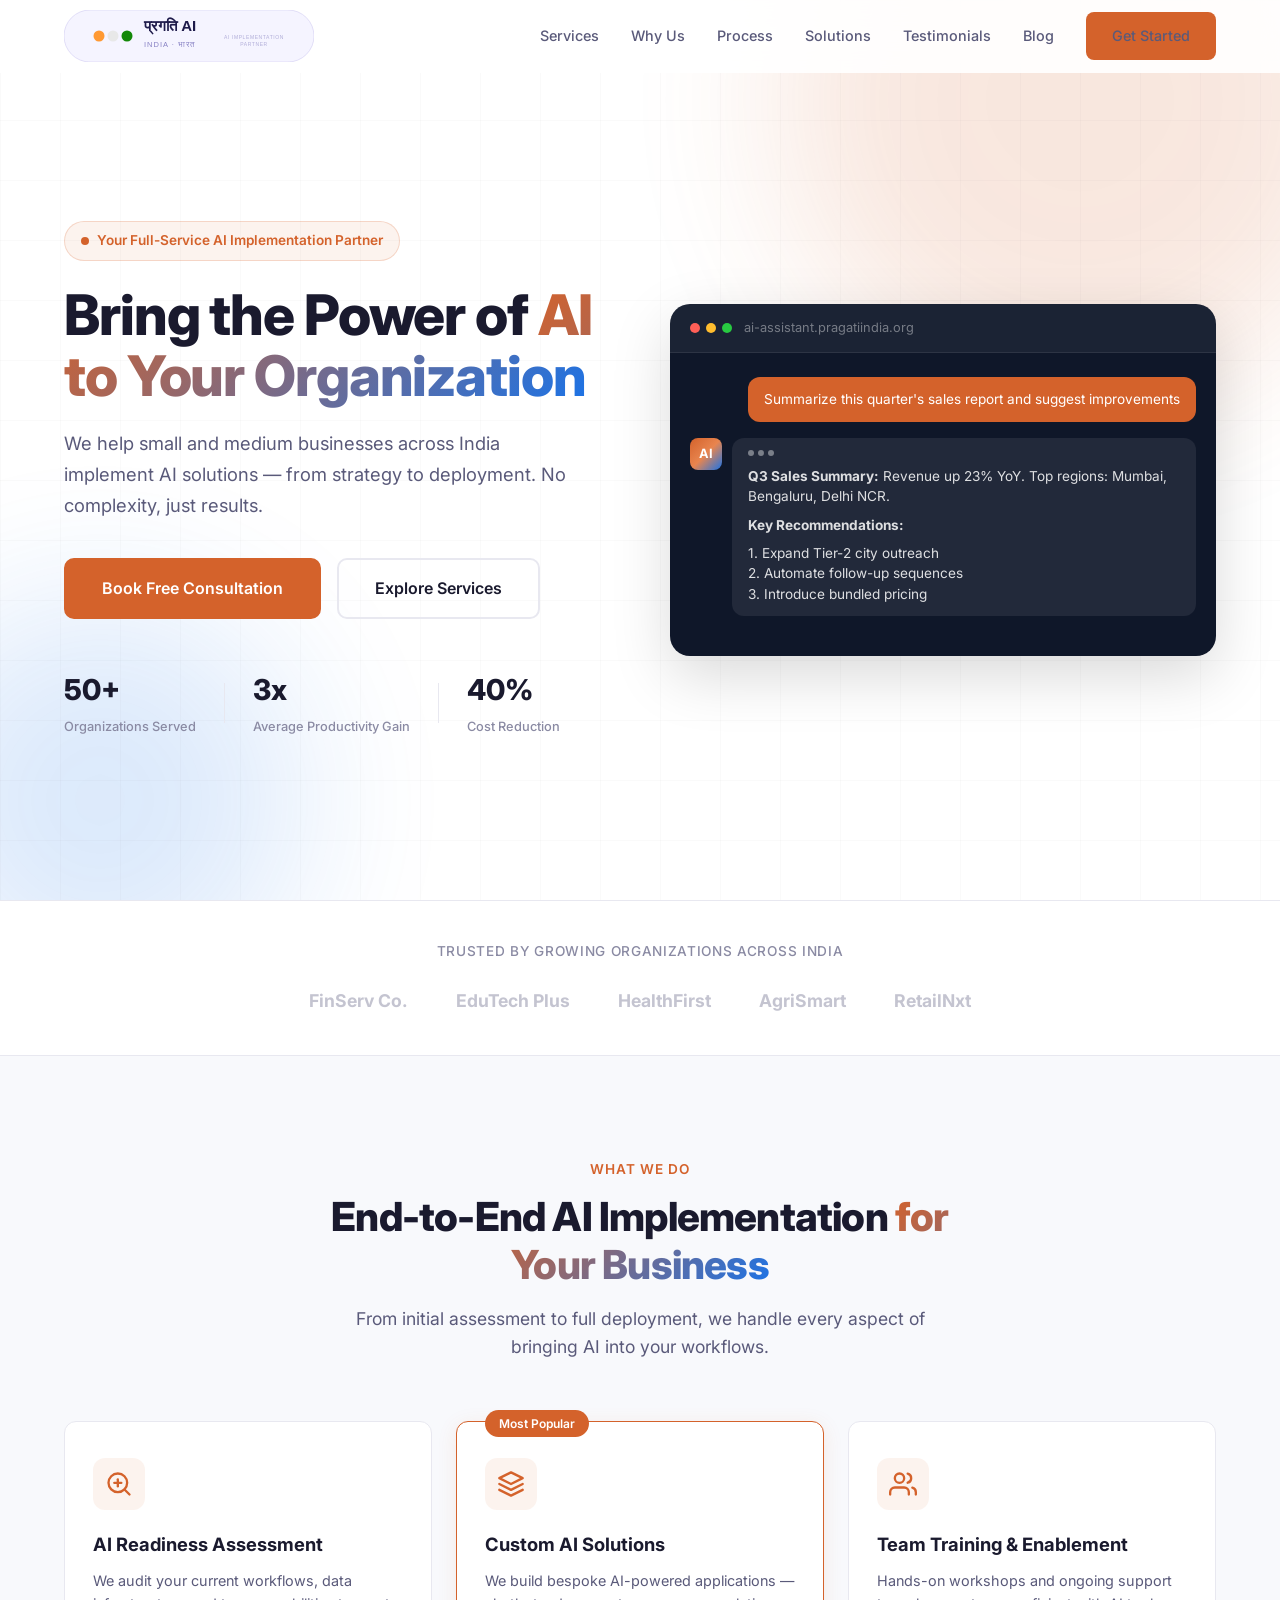
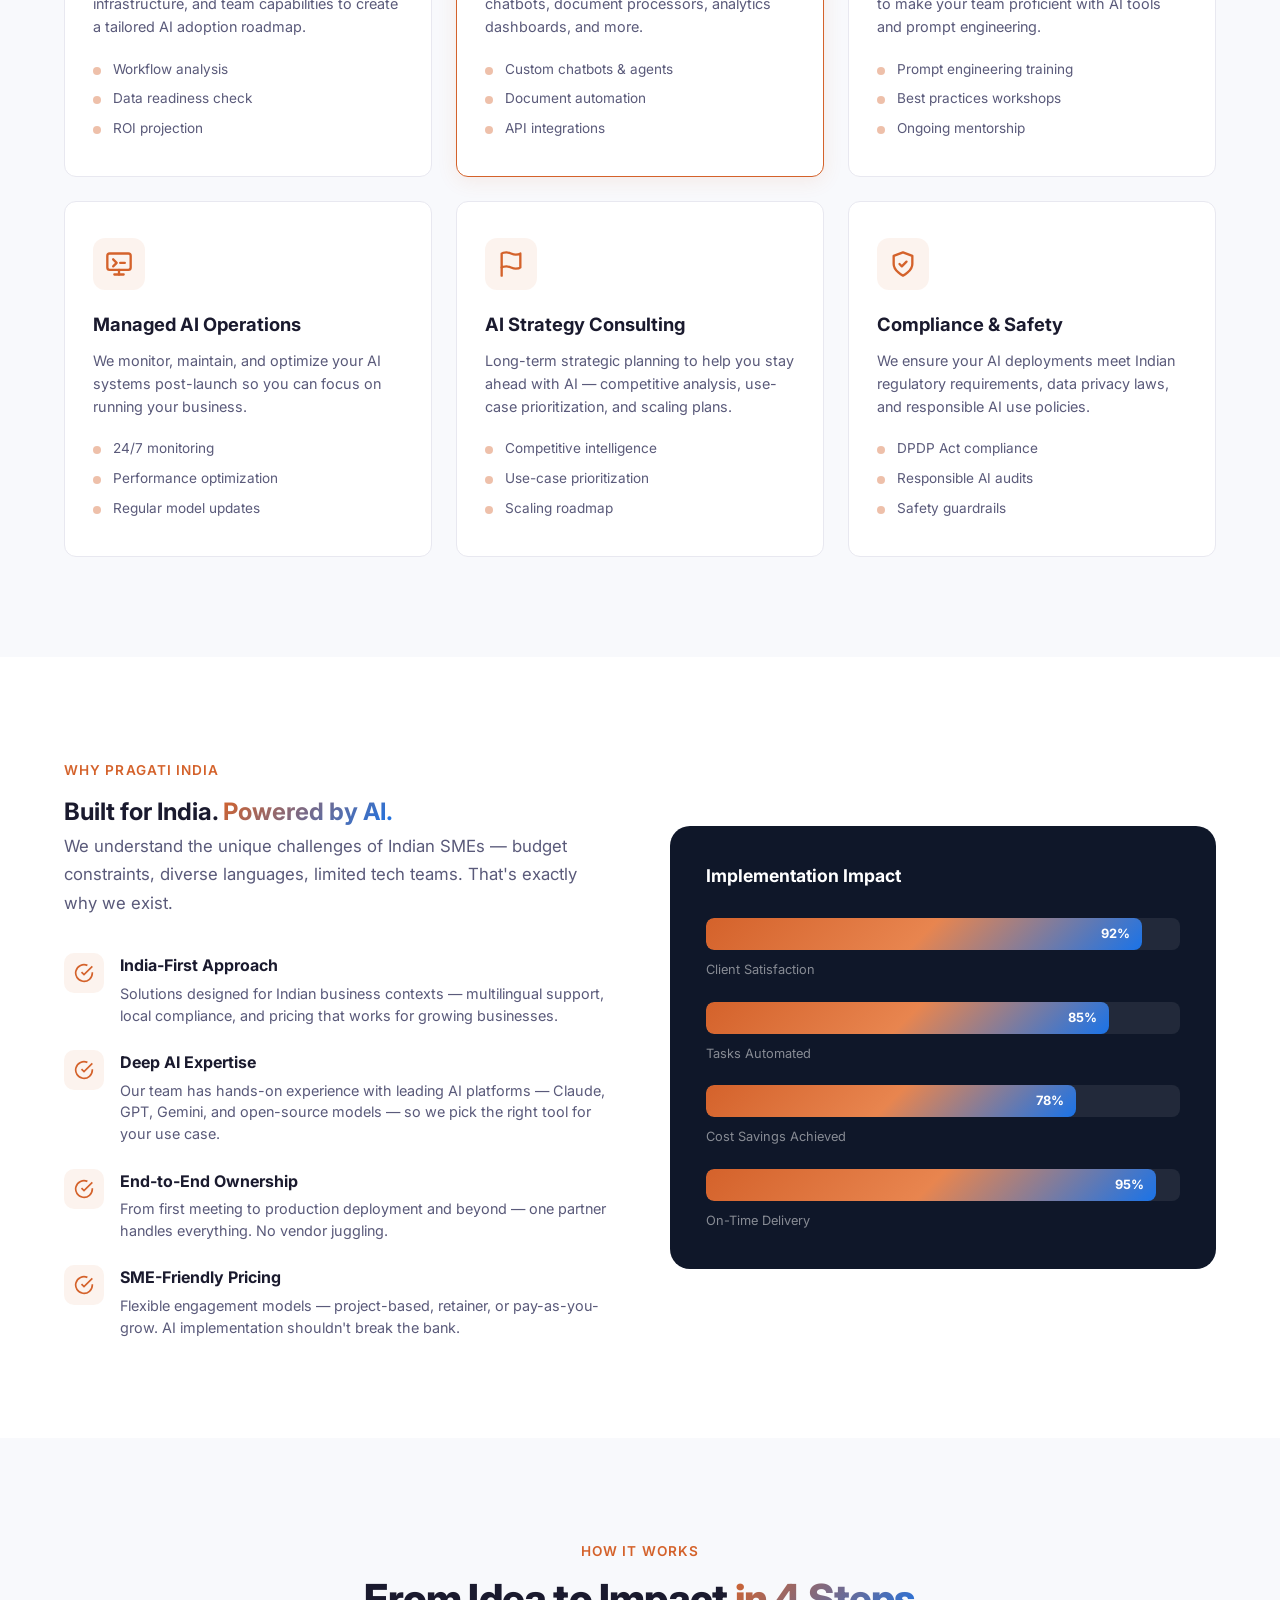
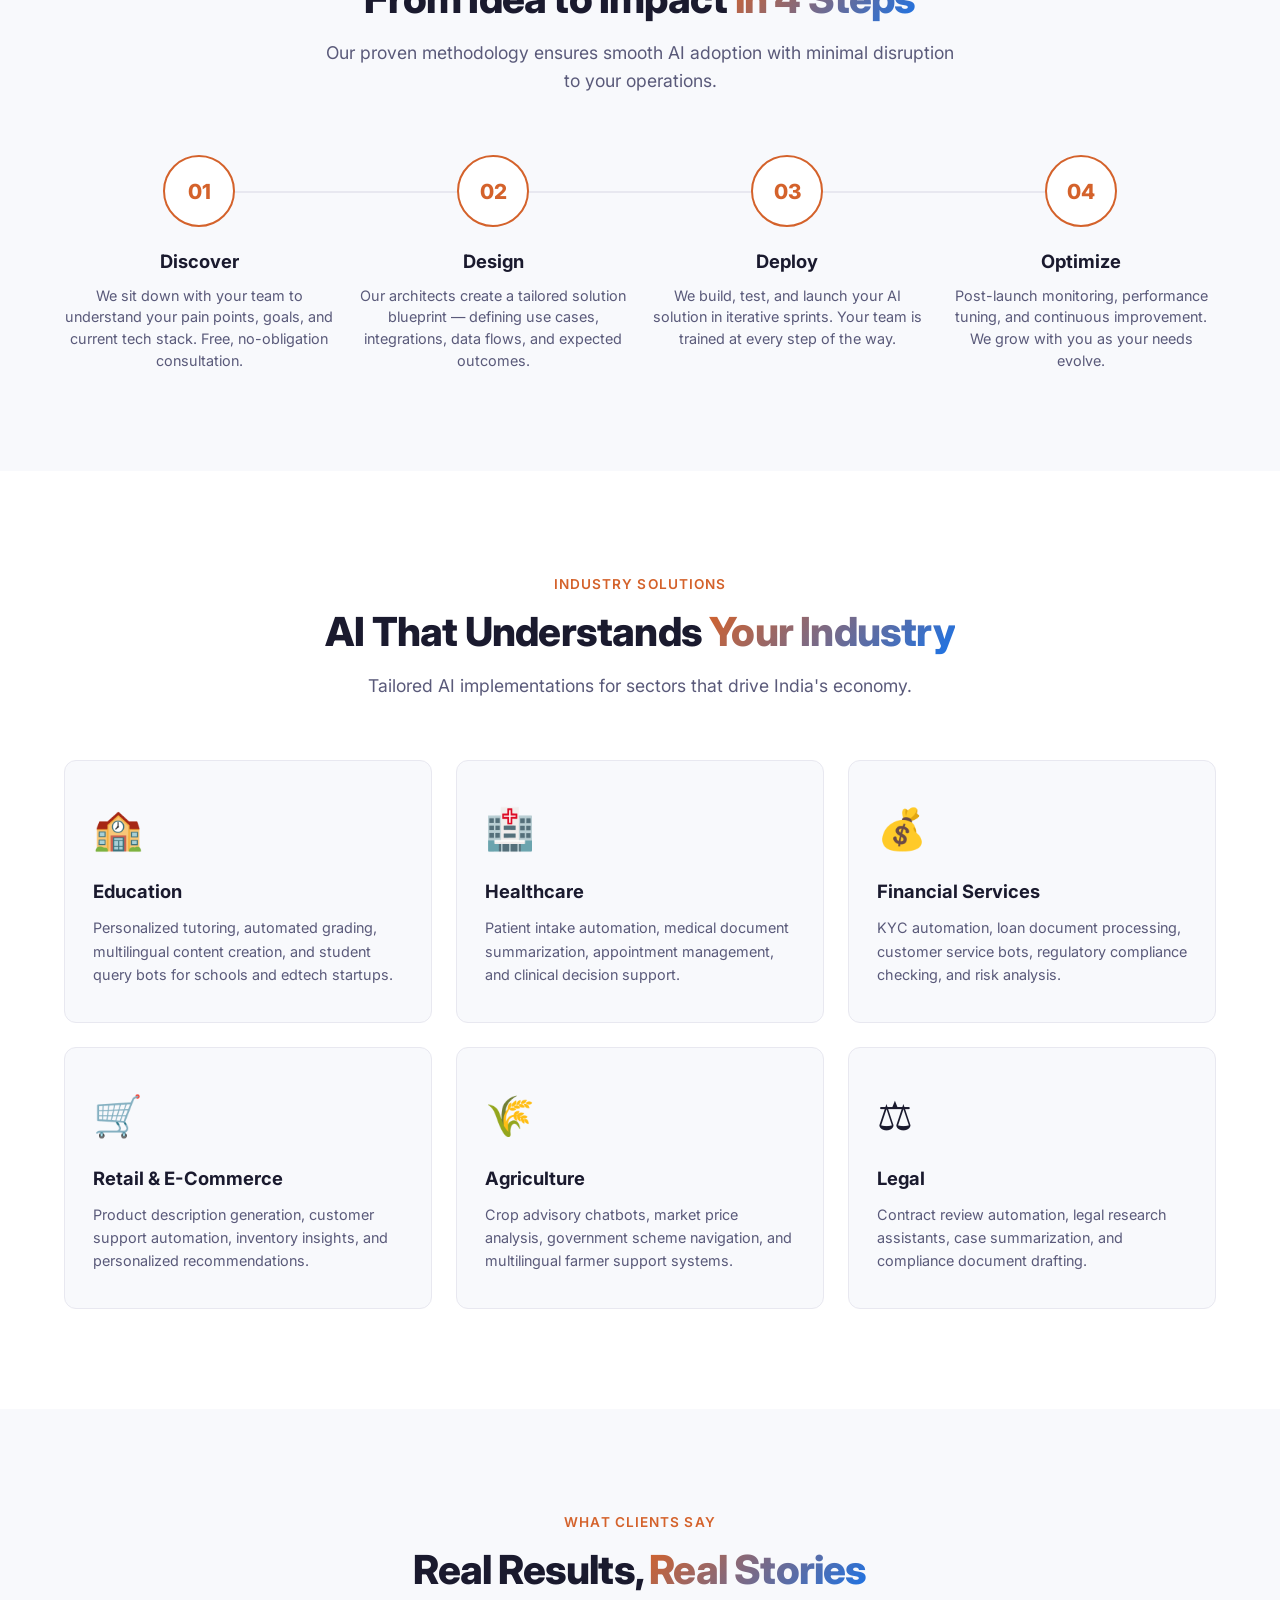
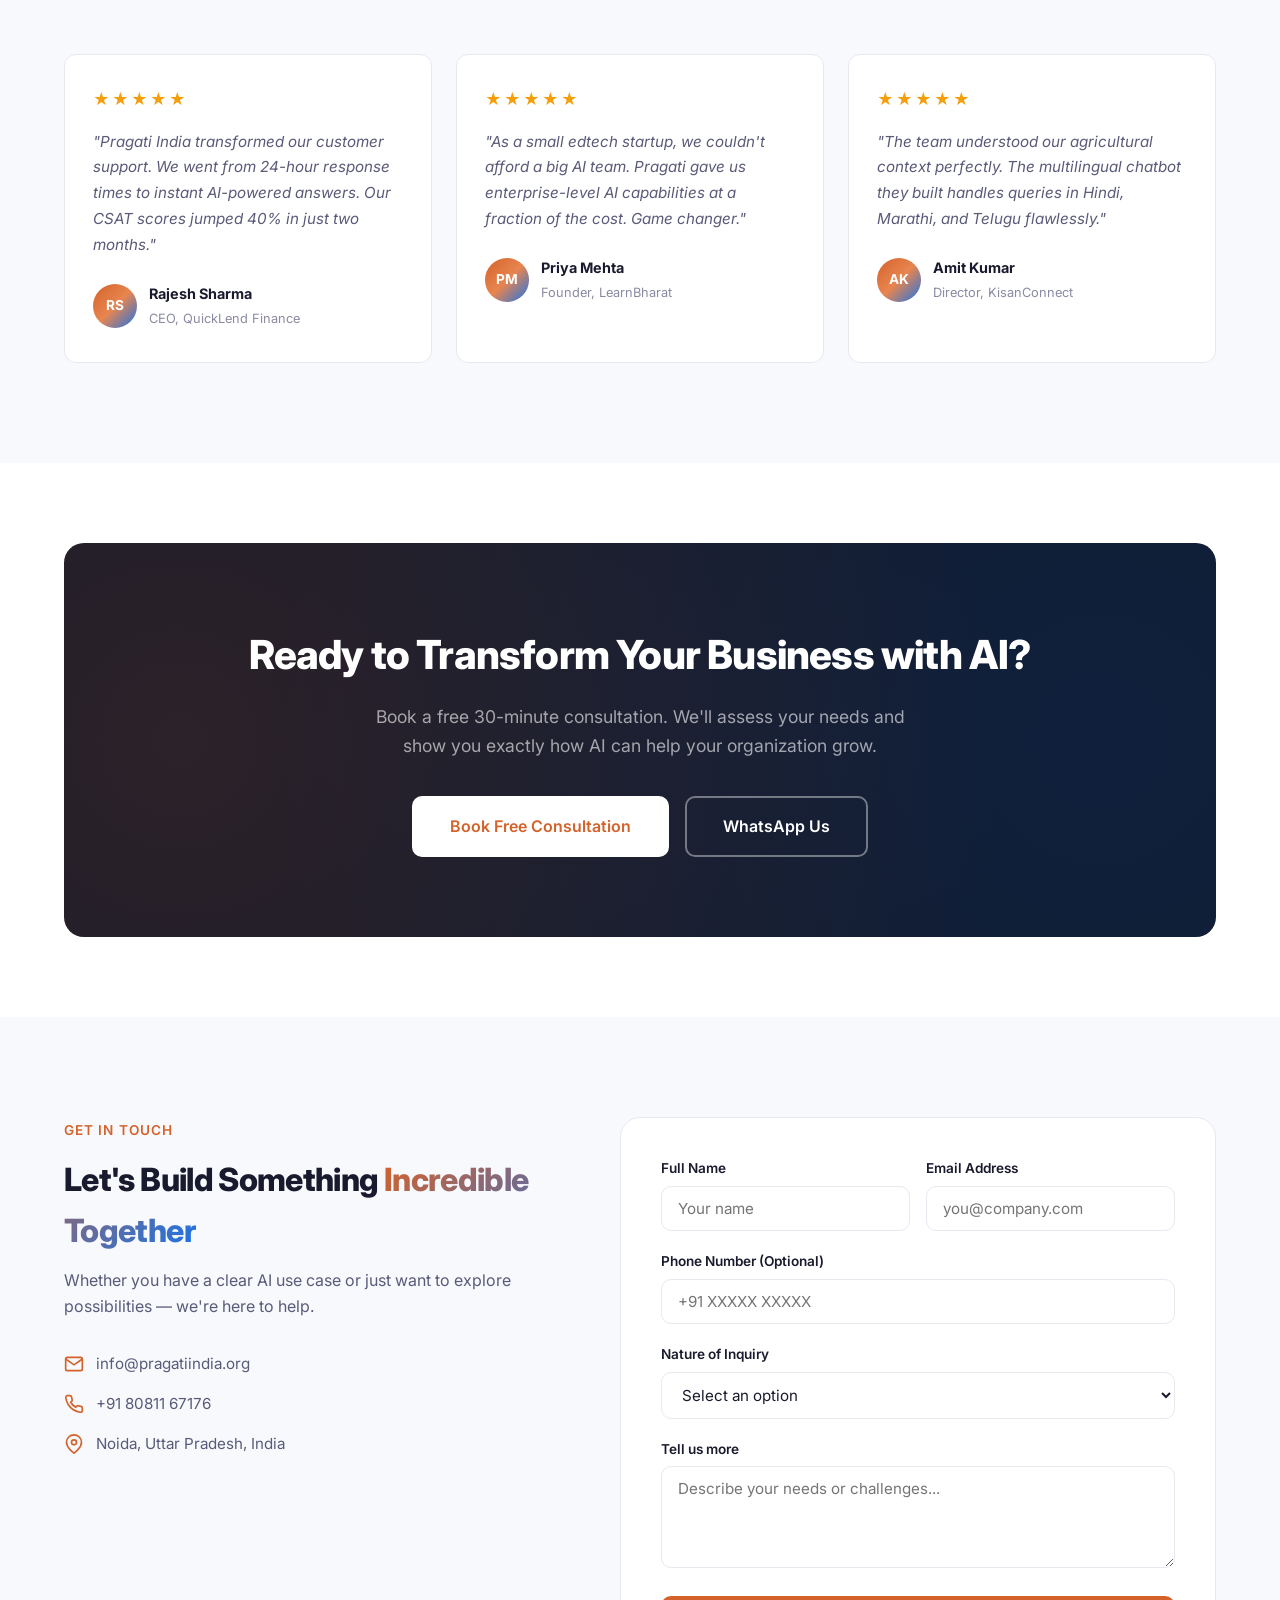
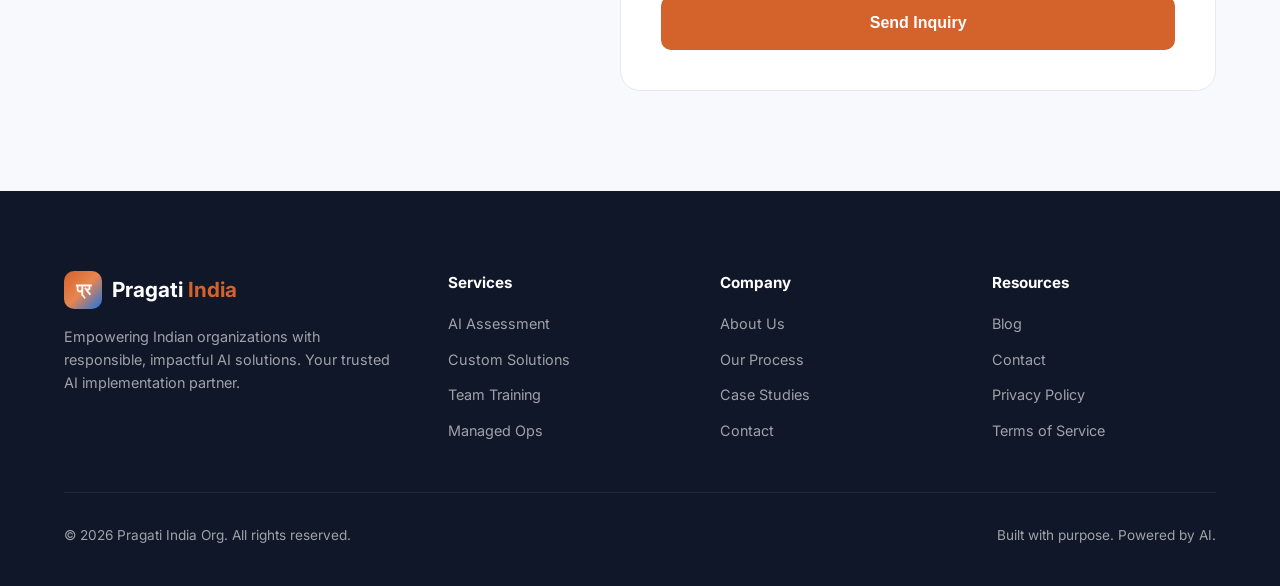
==== commit 8754948d: "Add blog section with 4 SEO-optimized articles - Blog listing page at /blog/ with article cards - Ar" ====
--- a/index.html
+++ b/index.html
@@ -3,8 +3,74 @@
 <head>
     <meta charset="UTF-8">
     <meta name="viewport" content="width=device-width, initial-scale=1.0">
-    <title>Pragati India | AI Implementation Partner for Growing Businesses</title>
-    <meta name="description" content="Pragati India - Your full-service AI implementation partner. We help small and medium organizations across India harness the power of AI to transform their operations.">
+    <title>Pragati India | AI Implementation Partner for SMEs in India</title>
+    <meta name="description" content="Pragati India is a full-service AI implementation partner helping small and medium businesses across India adopt AI solutions — chatbots, automation, document processing, and more. Based in Noida.">
+    <meta name="keywords" content="AI implementation partner India, AI consulting India, AI solutions for SMEs, AI automation India, chatbot development India, AI strategy consulting, artificial intelligence services Noida, AI for small business India, machine learning solutions India">
+    <meta name="author" content="Pragati India Org">
+    <meta name="robots" content="index, follow">
+    <link rel="canonical" href="https://pragatiindia.org/">
+
+    <!-- Open Graph / Social -->
+    <meta property="og:type" content="website">
+    <meta property="og:url" content="https://pragatiindia.org/">
+    <meta property="og:title" content="Pragati India | AI Implementation Partner for SMEs in India">
+    <meta property="og:description" content="We help small and medium businesses across India implement AI solutions — from strategy to deployment. Custom chatbots, automation, document processing, and more.">
+    <meta property="og:image" content="https://pragatiindia.org/og-image.png">
+    <meta property="og:locale" content="en_IN">
+
+    <!-- Twitter -->
+    <meta name="twitter:card" content="summary_large_image">
+    <meta name="twitter:title" content="Pragati India | AI Implementation Partner for SMEs in India">
+    <meta name="twitter:description" content="We help small and medium businesses across India implement AI solutions — from strategy to deployment.">
+    <meta name="twitter:image" content="https://pragatiindia.org/og-image.png">
+
+    <!-- Structured Data -->
+    <script type="application/ld+json">
+    {
+      "@context": "https://schema.org",
+      "@type": "Organization",
+      "name": "Pragati India",
+      "url": "https://pragatiindia.org",
+      "logo": "https://pragatiindia.org/logo.svg",
+      "description": "Full-service AI implementation partner helping small and medium businesses across India adopt AI solutions.",
+      "address": {
+        "@type": "PostalAddress",
+        "addressLocality": "Noida",
+        "addressRegion": "Uttar Pradesh",
+        "addressCountry": "IN"
+      },
+      "contactPoint": {
+        "@type": "ContactPoint",
+        "telephone": "+91-8081167176",
+        "contactType": "sales",
+        "email": "info@pragatiindia.org",
+        "areaServed": "IN"
+      },
+      "sameAs": []
+    }
+    </script>
+    <script type="application/ld+json">
+    {
+      "@context": "https://schema.org",
+      "@type": "Service",
+      "serviceType": "AI Implementation and Consulting",
+      "provider": {
+        "@type": "Organization",
+        "name": "Pragati India"
+      },
+      "areaServed": {
+        "@type": "Country",
+        "name": "India"
+      },
+      "description": "End-to-end AI implementation services including AI readiness assessment, custom AI solutions, team training, managed AI operations, and AI strategy consulting for small and medium businesses.",
+      "offers": {
+        "@type": "Offer",
+        "availability": "https://schema.org/InStock",
+        "priceCurrency": "INR"
+      }
+    }
+    </script>
+
     <link rel="preconnect" href="https://fonts.googleapis.com">
     <link rel="preconnect" href="https://fonts.gstatic.com" crossorigin>
     <link href="https://fonts.googleapis.com/css2?family=Inter:wght@300;400;500;600;700;800&display=swap" rel="stylesheet">
@@ -27,6 +93,7 @@
                 <li><a href="#process">Process</a></li>
                 <li><a href="#solutions">Solutions</a></li>
                 <li><a href="#testimonials">Testimonials</a></li>
+                <li><a href="blog/">Blog</a></li>
                 <li><a href="#contact" class="btn btn-nav">Get Started</a></li>
             </ul>
         </div>
@@ -527,8 +594,8 @@
                 <div class="footer-links">
                     <h4>Resources</h4>
                     <ul>
-                        <li><a href="#">Blog</a></li>
-                        <li><a href="#">AI Glossary</a></li>
+                        <li><a href="blog/">Blog</a></li>
+                        <li><a href="#contact">Contact</a></li>
                         <li><a href="#">Privacy Policy</a></li>
                         <li><a href="#">Terms of Service</a></li>
                     </ul>
